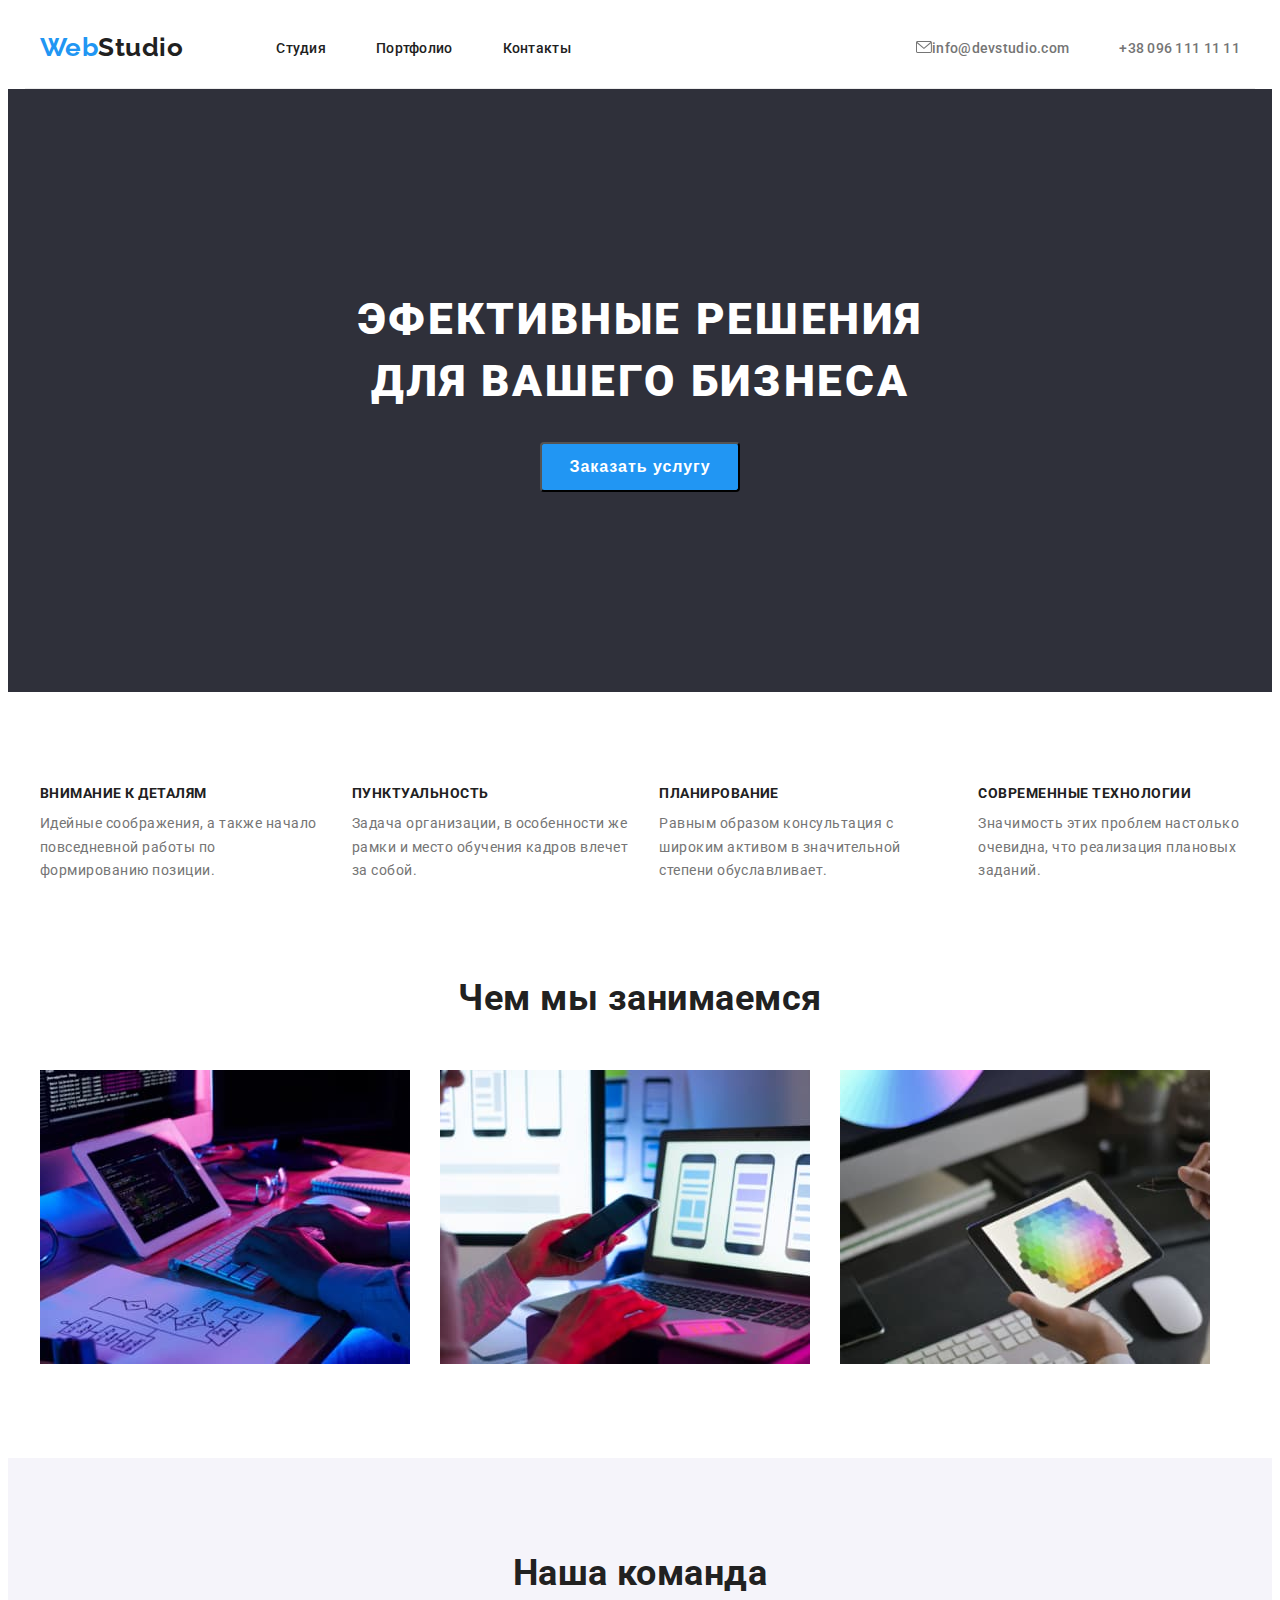
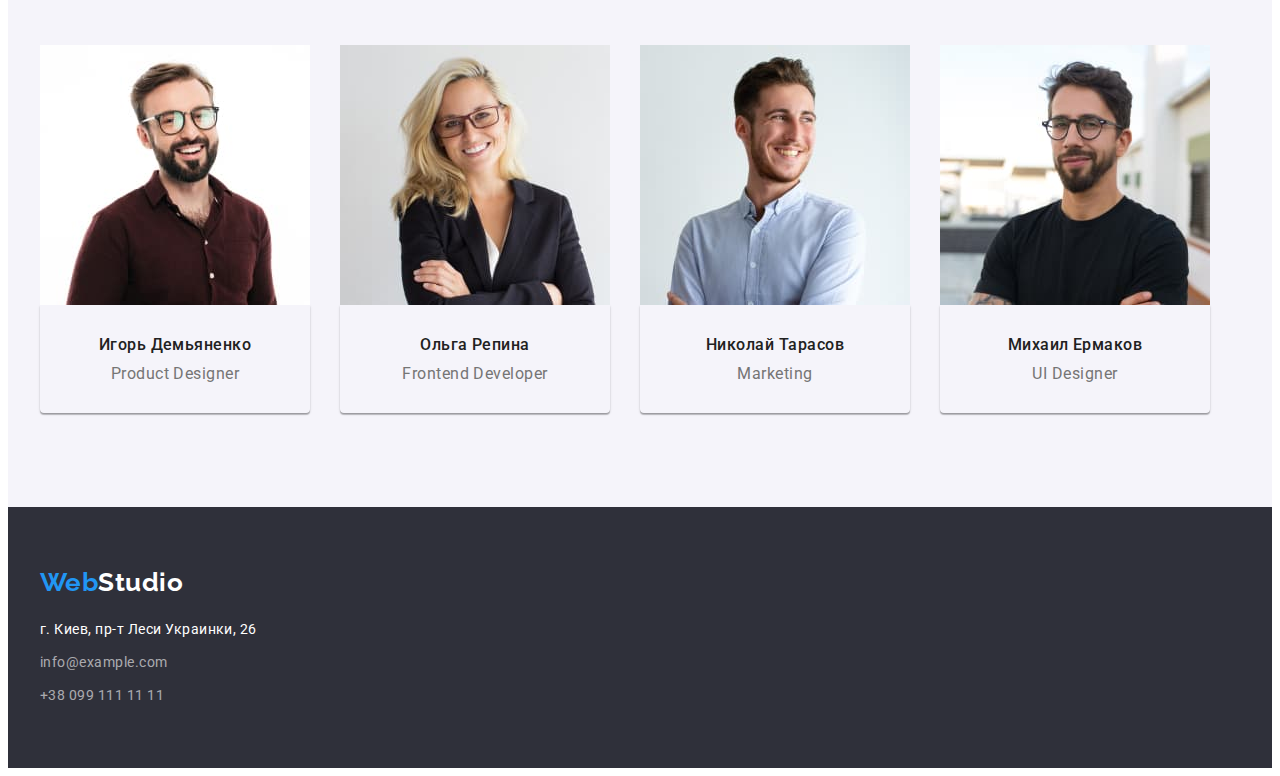
==== index.html @ 4dd1dd42 "Добавляет спрайты" ====
<!DOCTYPE html>
<html lang="ru">

<head>
    <meta charset="UTF-8">
    <meta http-equiv="X-UA-Compatible" content="IE=edge">
    <meta name="viewport" content="width=device-width, initial-scale=1.0">
    <title>WebStudio</title>
    <link
        href="https://fonts.googleapis.com/css2?family=Raleway:wght@700&family=Roboto:wght@400;500;700;900&display=swap"
        rel="stylesheet">
    <link rel="stylesheet" href="https://cdnjs.cloudflare.com/ajax/libs/modern-normalize/1.1.0/modern-normalize.min.css"
        integrity="sha512-wpPYUAdjBVSE4KJnH1VR1HeZfpl1ub8YT/NKx4PuQ5NmX2tKuGu6U/JRp5y+Y8XG2tV+wKQpNHVUX03MfMFn9Q=="
        crossorigin="anonymous" referrerpolicy="no-referrer" />
    <link rel="stylesheet" href="./css/styles.css" />


</head>

<body class="page">
    <!--шапка-->

    <header>
        <div class="container head">
            <nav class="navigation">
                <a href="./index.html" class="logo"><span class="logo-text">
                        Web</span>Studio
                </a>
                <ul class="site-nav">
                    <li class="nav-item"><a href="./index.html" class="nav-link">Студия</a></li>
                    <li class="nav-item"><a href="./portfolio.html" class="nav-link">Портфолио</a></li>
                    <li class="nav-item"><a href="" class="nav-link">Контакты</a></li>

                </ul>
                </nav>
                <ul class="contact">
                    <li class="item">
                        <a href="mailto:info@devstudio.com" class="contact-link">
                            <svg class="contact-icon">
                                <use href="./imeges/svg_sprite/symbol-defs.svg#icon-envelope">
                                </use>
                            </svg>info@devstudio.com</a>
                    </li>
                    <li class="item">
                        <a href="tel:+380961111111" class="contact-link">+38 096 111 11 11</a>
                    </li>
                </ul>
                </div>
    </header>
    <!--мейн-->
    <main>
        <!-- герой -->
        <section class="hero section">
            <div class="container">
                <h1 class="hero-title">Эфективные решения<br> для вашего бизнеса </h1>
                <button type="button" class="hero-button">Заказать услугу</button>
            </div>
        </section>
        <!--описание-->
        <section class="section description">
            <div class="container ">
                <ul class="description-list">
                    <li class="description-paragraph">
                        <h3 class="description-title">Внимание к деталям</h3>
                        <p class="description-item">Идейные соображения, а также начало повседневной работы по
                            формированию
                            позиции.</p>
                    </li>
                    <li class="description-paragraph">
                        <h3 class="description-title">Пунктуальность</h3>
                        <p class="description-item">Задача организации, в особенности же рамки и место обучения кадров
                            влечет за собой.</p>
                    </li>
                    <li class="description-paragraph">
                        <h3 class="description-title">Планирование</h3>
                        <p class="description-item">Равным образом консультация с широким активом в значительной степени
                            обуславливает.</p>
                    </li>
                    <li class="description-paragraph">
                        <h3 class="description-title">Современные технологии</h3>
                        <p class="description-item">Значимость этих проблем настолько очевидна, что реализация плановых
                            заданий.</p>
                    </li>
                </ul>
            </div>
        </section>
        <!--занятие-->
        <section class="section lessons">
            <div class="container">
                <h2 class="lessons-title">Чем мы занимаемся</h2>
                <ul class="lessons-list">
                    <li><img src="./imeges/index/box1.jpg" width="370" alt="версткой сайтов"></li>
                    <li><img src="./imeges/index/box2.jpg" width="370" alt="оптимизацией сайтов "></li>
                    <li><img src="./imeges/index/box3.jpg" width="370" alt="Веб-дизайн"></li>
                </ul>
            </div>
        </section>
        <!-- команда -->
        <section class="section team">
            <div class="container">


                <h2 class="team-title">Наша команда</h2>
                <ul class="team-list">
                    <li class="team-item"><img src="./imeges/index/photo_team1.jpg" width="270" alt="Игорь Демьяненко">
                        <div class="team-border">
                            <h3 class="team-name">Игорь Демьяненко</h3>
                            <p class="team-position">Product Designer</p>
                        </div>
                    </li>
                    <li class="team-item"><img src="./imeges/index/photo_team2.jpg" width="270" alt="Ольга Репина">
                        <div class="team-border">
                            <h3 class="team-name">Ольга Репина</h3>
                            <p class="team-position">Frontend Developer</p>
                        </div>
                    </li>
                    <li class="team-item"><img src="./imeges/index/Photo_team3.jpg" width="270" alt="Николай Тарасов">
                        <div class="team-border">
                            <h3 class="team-name">Николай Тарасов</h3>
                            <p class="team-position">Marketing</p>
                        </div>
                    </li>
                    <li class="team-item"><img src="./imeges/index/Photo_team4.jpg" width="270" alt="Михаил Ермаков">
                        <div class="team-border">
                            <h3 class="team-name">Михаил Ермаков</h3>
                            <p class="team-position">UI Designer</p>
                        </div>
                    </li>
                </ul>
            </div>
        </section>
    </main>
    <!-- футер -->
    <footer class="footer">
        <div class="container footer-container">
            <a href="./index.html" class="logo-footer"><span class="logo-text">
                    Web</span>Studio
            </a>
            <address>
                <ul class="address-list">
                    <li><a href="https://bit.ly/3pXMvUd" target="_blank" rel="noopener noreferrer" class="address">г.
                            Киев,
                            пр-т
                            Леси Украинки, 26</a>
                    </li>
                    <li>
                        <a href="mailto:info@example.com" class="contact-footer">info@example.com</a>
                    </li>
                    <li>
                        <a href="tel:+380991111111" class="contact-footer">+38 099 111 11 11</a>
                    </li>
                </ul>
            </address>
        </div>
    </footer>
</body>

</html>
---- css/styles.css ----
:root {
    --body-text-color: #212121;
    --primery-text-color: #757575;
    --main-background-color: #FFFFFF;
    --second-background-color: #F5F4FA;
    --dark-background-color: #2F303A;
    --akcent-text-color: #2196F3;
    --stylistic-color: rgba(255, 255, 255, 0.6);
    --interactive-bg-color: #188CE8;
    --border-line-color: #ECECEC;
    --shadow-box-color: rgba(0, 0, 0, 0.15);
    --border-color: #EEEEEE;
}

/* цвет основного текста черный #212121 */
/* цвет вторичного текста серый  #757575 */
/* цвет фона вторичный #F5F4FA */
/* белый цвет фона #FFFFFF */
/* цвет акцента синий #2196F3 */
/* основгой цвет фона #E5E5E5 */

/* страница */
.page {

    color: var(--main-background-color);
    color: var(--primery-text-color);
    font-family: roboto, sans-serif;
    letter-spacing: 0.03em;
}

/* контейнер */
.container {
    width: 1200px;
    margin-left: auto;
    margin-right: auto;
    padding-left: 15px;
    padding-right: 15px;
}

/* секции */
.section {
    margin-top: 94px;
    margin-bottom: 94px;
}

ul {
    padding-inline-start: 0;
}
img{
    display: block;
}

.head {
    border-bottom: 1px solid var(--border-line-color);
    display: flex;
    align-items: center;
}


/* лого */
.logo,
.logo:focus {
    color: var(--body-text-color);
    text-decoration-line: none;
    font-family: Raleway;
    font-weight: 700;
    font-size: 26px;
    line-height: 1.2;
}

.logo-text {
    color: var(--akcent-text-color);
    font-family: Raleway, sans-serif;
    font-weight: 700;
    font-size: 26px;
    line-height: 1.2;
}

.logo {
    display: inline-block;
    padding-top: 24px;
    padding-bottom: 25px;
    margin-right: 93px;
}

/* сайт навигация */
.site-nav {
    display: inline-flex;
    justify-content: space-evenly;
    list-style: none;
    margin: 0;

}

.navigation {
    display: flex;
    align-items: center;
}

.nav-link {
    display: block;
    padding-bottom: 32px;
    padding-top: 32px;

    color: var(--body-text-color);
    text-decoration: none;
    font-weight: 500;
    font-size: 14px;
    line-height: 1.15;
    letter-spacing: 0.02em;
}

.navigation .nav-item+.nav-item {
    margin-left: 50px;
}

.nav-link:hover,
.nav-link:focus {
    color: var(--akcent-text-color);
}

/* контакты */
.contact {
    display: flex;
    align-items: center;
    list-style: none;
    margin: 0;
    margin-left: auto;
    padding: 0;
}
.contact-icon{
    margin: 0;
    padding: 0;
    height: 12px;
    width: 16px;

    color: var(--primery-text-color);
}
.contact-icon:hover,
.contact-icon:focus{
    color: var(--akcent-text-color);
}

.contact-link {
    display: block;
    padding-bottom: 32px;
    padding-top: 32px;

    color: var(--primery-text-color);
    text-decoration: none;
    font-weight: 500;
    font-size: 14px;
    line-height: 1.15;
    letter-spacing: 0.02em;
}

.contact .item+.item {
    margin-left: 50px;
}

.contact-link:hover,
.contact-link:focus {
    color: var(--akcent-text-color);
}


/* герой */

.hero {
    background: var(--dark-background-color);
    margin: 0;
    text-align: center;
    padding-top: 200px;
    padding-bottom: 200px;

}

.hero-title {
    margin: 0;
    margin-bottom: 30px;


    color: var(--main-background-color);
    font-weight: 900;
    font-size: 44px;
    line-height: 1.4;
    text-align: center;
    letter-spacing: 0.06em;
    text-transform: uppercase;

}

.hero-button {
    border-radius: 4px;
    min-width: 200px;
    height: 50px;
    border-radius: 4px;
    min-width: 200px;
    height: 50px;
    padding: 10px 22px;

    background: var(--akcent-text-color);
    color: var(--main-background-color);
    cursor: pointer;
    font-weight: 700;
    font-size: 16px;
    letter-spacing: 0.06em;

}

.hero-button:hover,
.hero-button:focus {
    background: var(--interactive-bg-color);
}

/* описание */
.description{
    margin: 0;
    padding-top: 94px;
}
.description-list {
    display: flex;
    list-style: none;
    margin: 0px;
}

.description-title {
    margin:0;
    margin-bottom: 10px;

    color: var(--body-text-color);
    font-weight: 700;
    font-size: 14px;
    line-height: 1.1;
    text-transform: uppercase;

}

.description-item {
    margin: 0;

    font-size: 14px;
    line-height: 1.7;

}

.description-list .description-paragraph+.description-paragraph {
    margin-left: 30px;
}


/* занятие */
.lessons {
    margin: 0;
    padding-top: 94px;
    padding-bottom: 94px;
}

.lessons-title {
    text-align: center;
    margin: 0;
    margin-bottom: 50px;

    color: var(--body-text-color);
    font-weight: 700;
    font-size: 36px;
    line-height: 1.2;


}

.lessons-list {
    list-style: none;
    display: flex;
    margin: 0;
}

.lessons-list li {
    margin-right: 30px;
    width: calc((100% - 60px) / 3);
}

/* команда */
.team {
    background: var(--second-background-color);
    margin: 0;
    padding-top: 94px;
    padding-bottom: 94px;
}

.team-title {
    margin: 0;
    margin-bottom: 50px;
    

    color: var(--body-text-color);
    font-weight: 700;
    font-size: 36px;
    line-height: 1.19;
    text-align: center;

}

.team-list {
    list-style: none;
    margin: 0;
    display: flex;
    align-content: center;
}

.team-list .team-item+.team-item {
    margin-left: 30px;
}
.team-border{
    padding: 0;
    margin: 0;
    padding-top: 30px;
    padding-bottom: 30px;
    box-shadow: 0px 1px 3px rgba(0, 0, 0, 0.12), 0px 1px 1px rgba(0, 0, 0, 0.14), 0px 2px 1px rgba(0, 0, 0, 0.2);
    border-radius: 0px 0px 4px 4px;
    border-top: none;
}

.team-name {
    margin: 0;
    
    margin-bottom: 10px;
    text-align: center;

    color: var(--body-text-color);
    font-style: normal;
    font-weight: 500;
    font-size: 16px;
    line-height: 1.19;
    letter-spacing: 0.03em;

}

.team-position {
    margin: 0;
    
    text-align: center;

    color: var(--primery-text-color);
    font-weight: 400;
    font-size: 16px;
    line-height: 1.19;

}


/* футер */
.footer {
    padding-top: 60px;
    padding-bottom: 60px;

    background: var(--dark-background-color);   
}

.logo-footer {
    display: inline-block;

    text-decoration-line: none;
    color: var(--main-background-color);
    font-family: Raleway;
    font-style: normal;
    font-weight: 700;
    font-size: 26px;
    line-height: 1.2;

}

.address-list {
    margin: 0px;

    list-style: none;

}

.address {
    margin-top: 20px;
    display: inline-block;

    text-decoration-line: none;
    color: var(--main-background-color);
    font-family: 'Roboto';
    font-style: normal;
    font-size: 14px;
    line-height: 1.71;
}

.address:hover,
.address:focus {
    color: var(--akcent-text-color);
}

.contact-footer {
    display: inline-block;
    margin-top: 9px;

    text-decoration-line: none;
    font-family: 'Roboto';
    font-style: normal;
    font-weight: 400;
    color: var(--stylistic-color);
    font-size: 14px;
    line-height: 1.71;

}

.contact-footer:hover,
.contact-footer:focus {
    color: var(--akcent-text-color);

}

/* портфолио */
.title-link {
    margin: 0;
    margin: -1px;
    padding: 0;
    white-space: nowrap;

    position: absolute;
    width: 1px;
    height: 1px;
    overflow: hidden;
    border: 0;

    clip: rect(0 0 0 0);
    clip-path: inset(50%);
}
.button-list {
    display: flex;
    justify-content: center;
    margin: 0;
    padding-top: 0;
    margin-bottom: 50px;

    list-style: none;

}

.button-item {
    text-align: center;
    padding: 8px 22px;


    background: var(--second-background-color);
    color: var(--body-text-color);
    cursor: pointer;
    border: none;
    font-family: 'Roboto';
    font-style: normal;
    font-weight: 500;
    font-size: 16px;
    line-height: 1.6;
    border-radius: 4px;
}

.button-list .button-paragraph+.button-paragraph {
    margin-left: 8px;
}

.button-item:hover,
.button-item:focus {
    background: var(--akcent-text-color);
    color: var(--main-background-color);
    box-shadow: 0px 3px 1px rgba(0, 0, 0, 0.1), 0px 1px 2px rgba(0, 0, 0, 0.08), 0px 2px 2px rgba(0, 0, 0, 0.12);
}

/* галерея */
.galery{
    margin: 0;
    padding-top: 94px;
    padding-bottom: 94px;
}
.galery-list {
    display: flex;
    flex-wrap: wrap;
    margin: 0;

    list-style: none;
}
.galery-border {
    margin: 0;
    padding-left: 24px;
    padding-top: 20px;
    padding-bottom: 20px;

    border: 1px solid var(--border-color);
}

.galery-paragraph {
    width: calc((100% - 60px) / 3);
    margin: 0;
    margin-right: 30px;
}
.galery-paragraph:nth-last-child( n+4 ){
    margin-bottom: 30px;
}


.galery-list :nth-child(3n) {
    margin-right: 0;

}

.galery-list p {
    margin: 0;
    margin-top: 4px;
     line-height: 1.81;
}

.galery-link {
    display: inline-block;
    margin: 0;

    text-decoration-line: none;
    color: var(--primery-text-color);
    
}

.galery-title {
    margin: 0;

    text-decoration-line: none;
    color: var(--body-text-color);
    font-weight: 700;
    font-size: 18px;
    line-height: 2;
    letter-spacing: 0.06em;
}
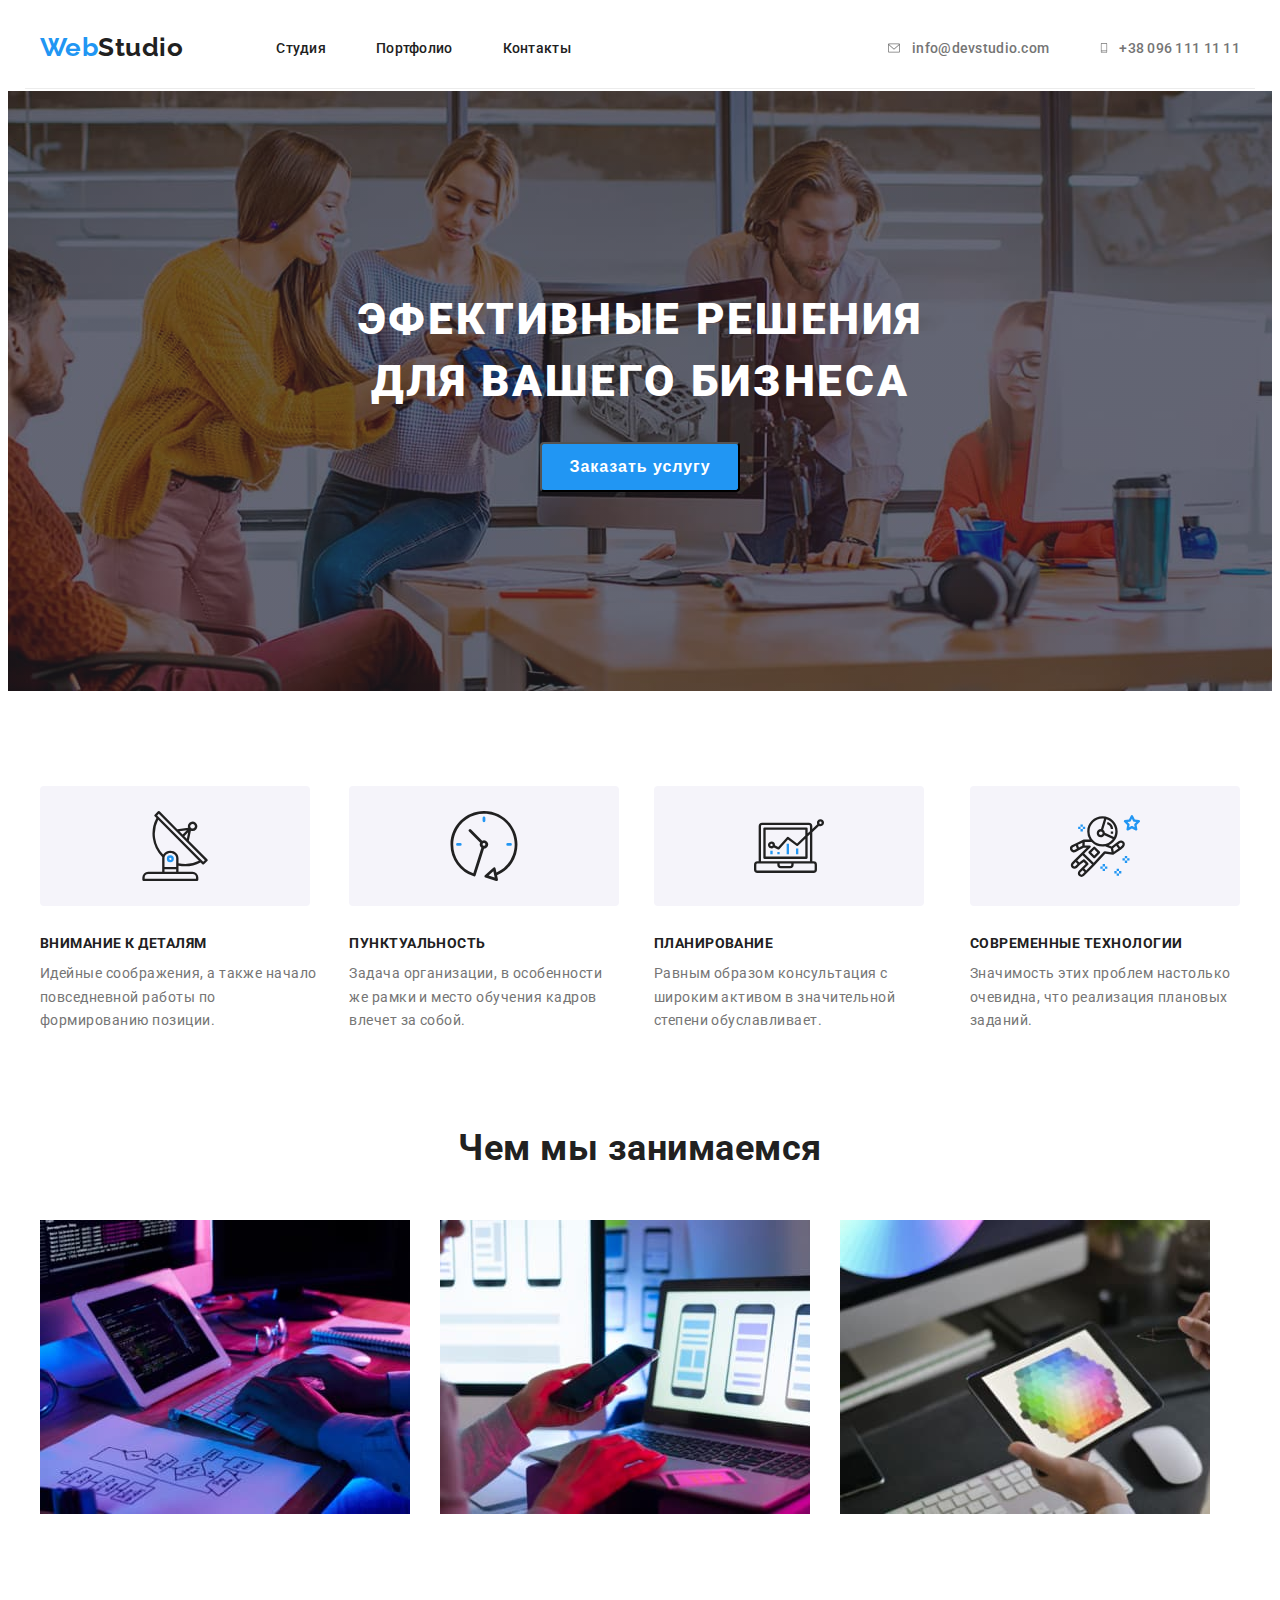
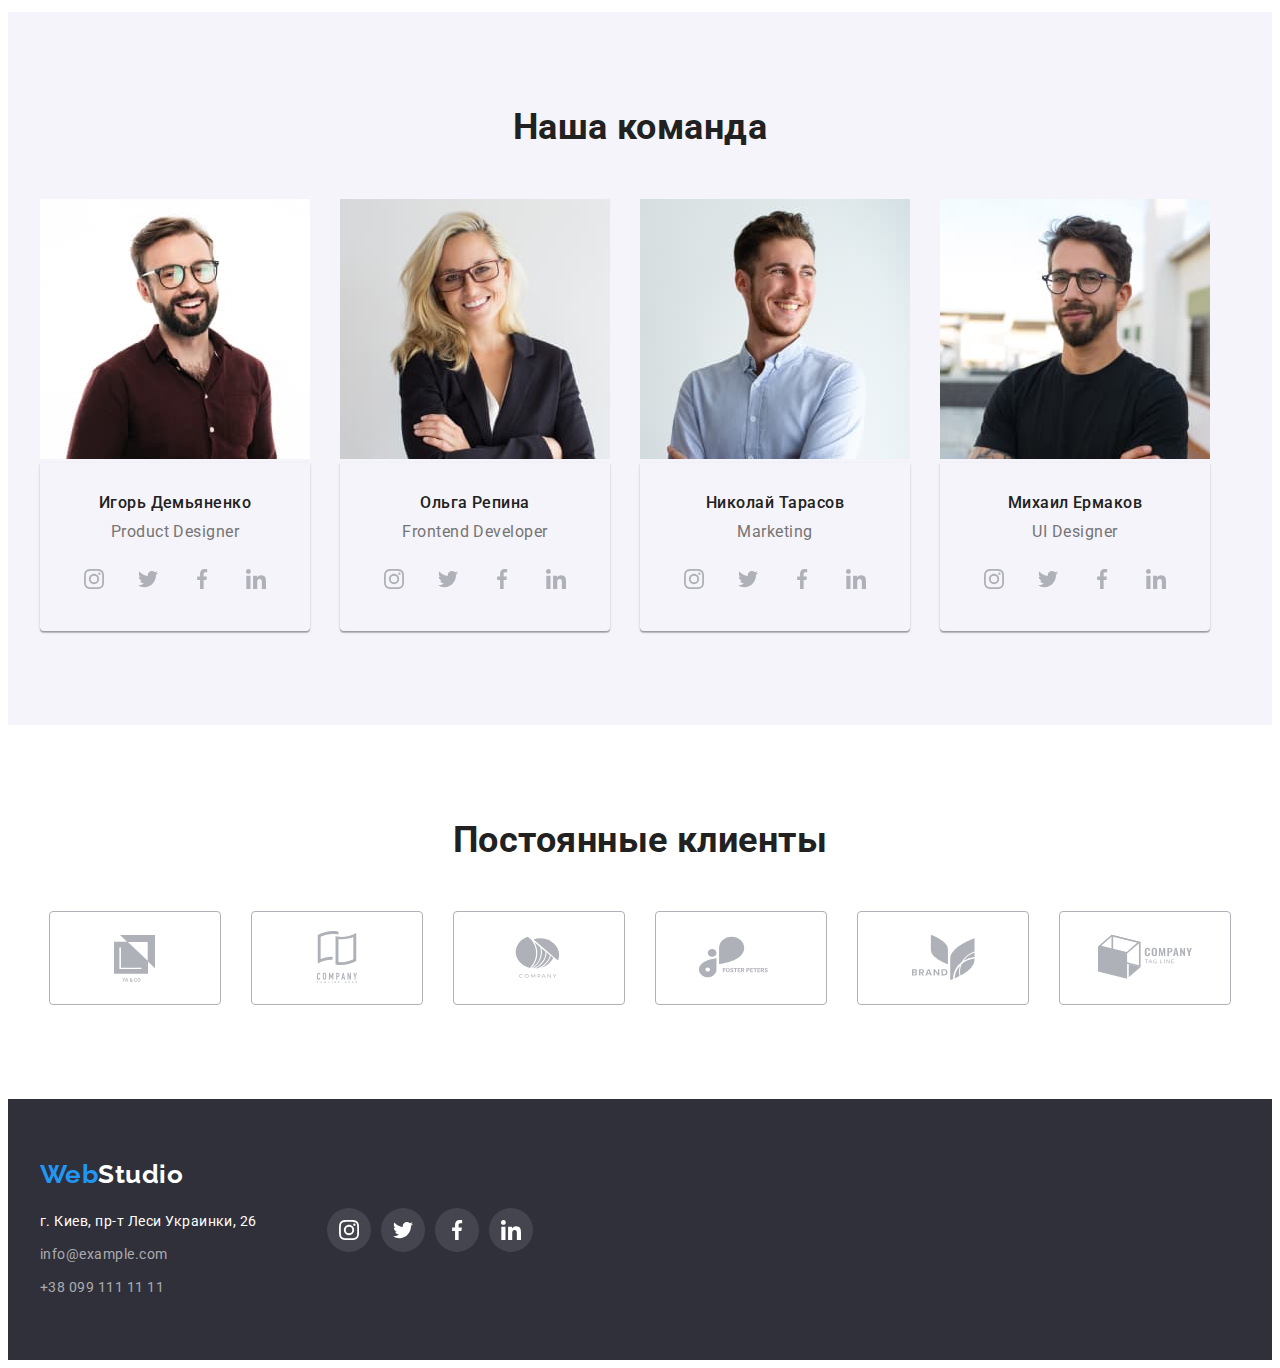
==== commit 9687e0e6: "Добавляет иконки и ссылки" ====
--- a/index.html
+++ b/index.html
@@ -36,13 +36,16 @@
                 <ul class="contact">
                     <li class="item">
                         <a href="mailto:info@devstudio.com" class="contact-link">
-                            <svg class="contact-icon">
+                            <svg class="contact-icon" height="12" width="16">
                                 <use href="./imeges/svg_sprite/symbol-defs.svg#icon-envelope">
                                 </use>
                             </svg>info@devstudio.com</a>
                     </li>
                     <li class="item">
-                        <a href="tel:+380961111111" class="contact-link">+38 096 111 11 11</a>
+                        <a href="tel:+380961111111" class="contact-link"> <svg class="contact-icon" width="10" height="16">
+                            <use href="./imeges/svg_sprite/symbol-defs.svg#icon-smartphone">
+                            </use>
+                        </svg>+38 096 111 11 11</a>
                     </li>
                 </ul>
                 </div>
@@ -51,32 +54,59 @@
     <main>
         <!-- герой -->
         <section class="hero section">
+            <div class="hero-bg">
             <div class="container">
                 <h1 class="hero-title">Эфективные решения<br> для вашего бизнеса </h1>
                 <button type="button" class="hero-button">Заказать услугу</button>
             </div>
+        </div>
         </section>
+        
         <!--описание-->
         <section class="section description">
             <div class="container ">
                 <ul class="description-list">
                     <li class="description-paragraph">
+                        <div class="description-block">
+                        <svg class="description-icon">
+                            <use href="./imeges/svg_sprite/symbol-defs.svg#icon-antenna">
+                            </use>
+                        </svg>
+                    </div>
                         <h3 class="description-title">Внимание к деталям</h3>
                         <p class="description-item">Идейные соображения, а также начало повседневной работы по
                             формированию
                             позиции.</p>
                     </li>
                     <li class="description-paragraph">
+                        <div class="description-block">
+                         <svg class="description-icon">
+                            <use href="./imeges/svg_sprite/symbol-defs.svg#icon-clock">
+                            </use>
+                        </svg>
+                    </div>
                         <h3 class="description-title">Пунктуальность</h3>
                         <p class="description-item">Задача организации, в особенности же рамки и место обучения кадров
                             влечет за собой.</p>
                     </li>
                     <li class="description-paragraph">
+                        <div class="description-block">
+                         <svg class="description-icon">
+                            <use href="./imeges/svg_sprite/symbol-defs.svg#icon-diagram">
+                            </use>
+                        </svg>
+                    </div>
                         <h3 class="description-title">Планирование</h3>
                         <p class="description-item">Равным образом консультация с широким активом в значительной степени
                             обуславливает.</p>
                     </li>
                     <li class="description-paragraph">
+                        <div class="description-block">
+                         <svg class="description-icon">
+                            <use href="./imeges/svg_sprite/symbol-defs.svg#icon-astronaut">
+                            </use>
+                        </svg>
+                    </div>
                         <h3 class="description-title">Современные технологии</h3>
                         <p class="description-item">Значимость этих проблем настолько очевидна, что реализация плановых
                             заданий.</p>
@@ -98,60 +128,198 @@
         <!-- команда -->
         <section class="section team">
             <div class="container">
-
-
                 <h2 class="team-title">Наша команда</h2>
                 <ul class="team-list">
                     <li class="team-item"><img src="./imeges/index/photo_team1.jpg" width="270" alt="Игорь Демьяненко">
                         <div class="team-border">
                             <h3 class="team-name">Игорь Демьяненко</h3>
                             <p class="team-position">Product Designer</p>
+                            <ul class="team-social-list">
+                                <li class="team-social-item"><a href="" class="team-social-link"><svg class="team-icon" width="20" height="20">
+                                    <use href="./imeges/svg_sprite/symbol-defs.svg#icon-instagram">
+                                 </use>
+                                </svg>
+                                </a>
+                            </li>
+                            <li class="team-social-item"><a href="" class="team-social-link"><svg class="team-icon" width="20" height="20">
+                                <use href="./imeges/svg_sprite/symbol-defs.svg#icon-twitter">
+                             </use>
+                            </svg>
+                            </a>
+                        </li>
+                        <li class="team-social-item"><a href="" class="team-social-link"><svg class="team-icon" width="20" height="20">
+                            <use href="./imeges/svg_sprite/symbol-defs.svg#icon-facebook">
+                         </use>
+                        </svg>
+                        </a>
+                    </li>
+                    <li class="team-social-item"><a href="" class="team-social-link"><svg class="team-icon" width="20" height="20">
+                        <use href="./imeges/svg_sprite/symbol-defs.svg#icon-linkedin">
+                     </use>
+                    </svg>
+                    </a>
+                </li>
+                    </ul>
                         </div>
                     </li>
                     <li class="team-item"><img src="./imeges/index/photo_team2.jpg" width="270" alt="Ольга Репина">
                         <div class="team-border">
                             <h3 class="team-name">Ольга Репина</h3>
-                            <p class="team-position">Frontend Developer</p>
+                            <p class="team-position">Frontend Developer</p><ul class="team-social-list">
+                                <li class="team-social-item"><a href="" class="team-social-link"><svg class="team-icon" width="20" height="20">
+                                    <use href="./imeges/svg_sprite/symbol-defs.svg#icon-instagram">
+                                 </use>
+                                </svg>
+                                </a>
+                            </li>
+                            <li class="team-social-item"><a href="" class="team-social-link"><svg class="team-icon" width="20" height="20">
+                                <use href="./imeges/svg_sprite/symbol-defs.svg#icon-twitter">
+                             </use>
+                            </svg>
+                            </a>
+                        </li>
+                        <li class="team-social-item"><a href="" class="team-social-link"><svg class="team-icon" width="20" height="20">
+                            <use href="./imeges/svg_sprite/symbol-defs.svg#icon-facebook">
+                         </use>
+                        </svg>
+                        </a>
+                    </li>
+                    <li class="team-social-item"><a href="" class="team-social-link"><svg class="team-icon" width="20" height="20">
+                        <use href="./imeges/svg_sprite/symbol-defs.svg#icon-linkedin">
+                     </use>
+                    </svg>
+                    </a>
+                </li>
+                    </ul>
                         </div>
                     </li>
                     <li class="team-item"><img src="./imeges/index/Photo_team3.jpg" width="270" alt="Николай Тарасов">
                         <div class="team-border">
                             <h3 class="team-name">Николай Тарасов</h3>
-                            <p class="team-position">Marketing</p>
+                            <p class="team-position">Marketing</p><ul class="team-social-list">
+                                <li class="team-social-item"><a href="" class="team-social-link"><svg class="team-icon" width="20" height="20">
+                                    <use href="./imeges/svg_sprite/symbol-defs.svg#icon-instagram">
+                                 </use>
+                                </svg>
+                                </a>
+                            </li>
+                            <li class="team-social-item"><a href="" class="team-social-link"><svg class="team-icon" width="20" height="20">
+                                <use href="./imeges/svg_sprite/symbol-defs.svg#icon-twitter">
+                             </use>
+                            </svg>
+                            </a>
+                        </li>
+                        <li class="team-social-item"><a href="" class="team-social-link"><svg class="team-icon" width="20" height="20">
+                            <use href="./imeges/svg_sprite/symbol-defs.svg#icon-facebook">
+                         </use>
+                        </svg>
+                        </a>
+                    </li>
+                    <li class="team-social-item"><a href="" class="team-social-link"><svg class="team-icon" width="20" height="20">
+                        <use href="./imeges/svg_sprite/symbol-defs.svg#icon-linkedin">
+                     </use>
+                    </svg>
+                    </a>
+                </li>
+                    </ul>
                         </div>
                     </li>
                     <li class="team-item"><img src="./imeges/index/Photo_team4.jpg" width="270" alt="Михаил Ермаков">
                         <div class="team-border">
                             <h3 class="team-name">Михаил Ермаков</h3>
-                            <p class="team-position">UI Designer</p>
+                            <p class="team-position">UI Designer</p><ul class="team-social-list">
+                                <li class="team-social-item"><a href="" class="team-social-link"><svg class="team-icon" width="20" height="20">
+                                    <use href="./imeges/svg_sprite/symbol-defs.svg#icon-instagram">
+                                 </use>
+                                </svg>
+                                </a>
+                            </li>
+                            <li class="team-social-item"><a href="" class="team-social-link"><svg class="team-icon" width="20" height="20">
+                                <use href="./imeges/svg_sprite/symbol-defs.svg#icon-twitter">
+                             </use>
+                            </svg>
+                            </a>
+                        </li>
+                        <li class="team-social-item"><a href="" class="team-social-link"><svg class="team-icon" width="20" height="20">
+                            <use href="./imeges/svg_sprite/symbol-defs.svg#icon-facebook">
+                         </use>
+                        </svg>
+                        </a>
+                    </li>
+                    <li class="team-social-item"><a href="" class="team-social-link"><svg class="team-icon" width="20" height="20">
+                        <use href="./imeges/svg_sprite/symbol-defs.svg#icon-linkedin">
+                     </use>
+                    </svg>
+                    </a>
+                </li>
+                    </ul>
                         </div>
                     </li>
                 </ul>
             </div>
         </section>
     </main>
+    <!-- Клиенты -->
+    <section class="section client">
+        <div class="container">
+        <h2 class="client-title">Постоянные клиенты</h2>
+        <ul class="client-list">
+        <li class="client-item"><a href="" class="client-link"><svg width="106" heiht="60" class="client-icon"><use href="./imeges/svg_sprite/symbol-defs.svg#icon-client1"></use></svg></a></li>
+        <li class="client-item"><a href="" class="client-link"><svg width="106" heiht="60" class="client-icon"><use href="./imeges/svg_sprite/symbol-defs.svg#icon-client2"></use></svg></a></li>
+        <li class="client-item"><a href="" class="client-link"><svg width="106" heiht="60" class="client-icon"><use href="./imeges/svg_sprite/symbol-defs.svg#icon-client3"></use></svg></a></li>
+        <li class="client-item"><a href="" class="client-link"><svg width="106" heiht="60" class="client-icon"><use href="./imeges/svg_sprite/symbol-defs.svg#icon-client4"></use></svg></a></li>
+        <li class="client-item"><a href="" class="client-link"><svg width="106" heiht="60" class="client-icon"><use href="./imeges/svg_sprite/symbol-defs.svg#icon-client5"></use></svg></a></li>
+        <li class="client-item"><a href="" class="client-link"><svg width="106" heiht="60" class="client-icon"><use href="./imeges/svg_sprite/symbol-defs.svg#icon-client6"></use></svg></a></li>
+        </ul>
+    </div>
+    </section>
     <!-- футер -->
     <footer class="footer">
         <div class="container footer-container">
+            <div>
             <a href="./index.html" class="logo-footer"><span class="logo-text">
                     Web</span>Studio
             </a>
             <address>
                 <ul class="address-list">
-                    <li><a href="https://bit.ly/3pXMvUd" target="_blank" rel="noopener noreferrer" class="address">г.
+                    <li class="contact-item"><a href="https://bit.ly/3pXMvUd" target="_blank" rel="noopener noreferrer" class="address">г.
                             Киев,
                             пр-т
                             Леси Украинки, 26</a>
                     </li>
-                    <li>
+                    <li class="contact-item">
                         <a href="mailto:info@example.com" class="contact-footer">info@example.com</a>
                     </li>
-                    <li>
+                    <li class="contact-item">
                         <a href="tel:+380991111111" class="contact-footer">+38 099 111 11 11</a>
                     </li>
                 </ul>
-            </address>
-        </div>
+                </address>
+            </div>
+                <div class="social-footer">
+                    <a href="" class="footer-social-link"><svg class="icon-footer" width="20" height="20">
+                    <use href="./imeges/svg_sprite/symbol-defs.svg#icon-instagram">
+                 </use>
+                </svg>
+                </a>
+            <a href="" class="footer-social-link"><svg class="icon-footer" width="20" height="20">
+                <use href="./imeges/svg_sprite/symbol-defs.svg#icon-twitter">
+             </use>
+            </svg>
+            </a>
+        
+        <a href="" class="footer-social-link"><svg class="icon-footer" width="20" height="20">
+            <use href="./imeges/svg_sprite/symbol-defs.svg#icon-facebook">
+         </use>
+        </svg>
+        </a>
+   <a href="" class="footer-social-link"><svg class="icon-footer" width="20" height="20">
+        <use href="./imeges/svg_sprite/symbol-defs.svg#icon-linkedin">
+     </use>
+    </svg>
+    </a>
+    </div>
+    </div>
     </footer>
 </body>
 
--- a/css/styles.css
+++ b/css/styles.css
@@ -10,6 +10,7 @@
     --border-line-color: #ECECEC;
     --shadow-box-color: rgba(0, 0, 0, 0.15);
     --border-color: #EEEEEE;
+    --statick-social-color:#AFB1B8;
 }
 
 /* цвет основного текста черный #212121 */
@@ -47,13 +48,15 @@
     padding-inline-start: 0;
 }
 img{
-    display: block;
+    display:inline-block;
 }
 
 .head {
     border-bottom: 1px solid var(--border-line-color);
     display: flex;
     align-items: center;
+    padding-top: 24px;
+    padding-bottom: 25px;
 }
 
 
@@ -78,8 +81,6 @@
 
 .logo {
     display: inline-block;
-    padding-top: 24px;
-    padding-bottom: 25px;
     margin-right: 93px;
 }
 
@@ -99,9 +100,7 @@
 
 .nav-link {
     display: block;
-    padding-bottom: 32px;
-    padding-top: 32px;
-
+   
     color: var(--body-text-color);
     text-decoration: none;
     font-weight: 500;
@@ -131,22 +130,14 @@
 .contact-icon{
     margin: 0;
     padding: 0;
-    height: 12px;
-    width: 16px;
+    margin-right:10px; 
+}
+.contact-link {
+    display:flex; 
+    align-items: center;
 
     color: var(--primery-text-color);
-}
-.contact-icon:hover,
-.contact-icon:focus{
-    color: var(--akcent-text-color);
-}
-
-.contact-link {
-    display: block;
-    padding-bottom: 32px;
-    padding-top: 32px;
-
-    color: var(--primery-text-color);
+    fill: var(--primery-text-color);
     text-decoration: none;
     font-weight: 500;
     font-size: 14px;
@@ -161,20 +152,28 @@
 .contact-link:hover,
 .contact-link:focus {
     color: var(--akcent-text-color);
+    fill:var(--akcent-text-color);
+    
 }
 
 
 /* герой */
 
 .hero {
-    background: var(--dark-background-color);
-    margin: 0;
     text-align: center;
+    margin: 0;
     padding-top: 200px;
     padding-bottom: 200px;
-
-}
-
+    max-width: 1600px;
+    margin-left: auto;
+    margin-right: auto;
+
+    background: var(--dark-background-color);
+    background: linear-gradient(rgba(47, 48, 58, 0.4),rgba(47, 48, 58, 0.4)),url(../imeges/index/bg-image.jpg);
+   background-size: 1600px 600px;
+   background-repeat: no-repeat;
+   background-position: 50% 50%;
+}
 .hero-title {
     margin: 0;
     margin-bottom: 30px;
@@ -223,6 +222,25 @@
     list-style: none;
     margin: 0px;
 }
+.description-block {
+    display: flex;
+    margin: 0;
+    padding: 0;
+    margin-bottom: 30px;
+    width: 270px;
+    height: 120px;
+    justify-content: center;
+    align-items: center;
+
+    background: var(--second-background-color);
+    border-radius: 4px;
+}
+.description-icon{
+    margin: 0;
+    padding: 0;
+    height: 70px;
+    width: 70px; 
+}
 
 .description-title {
     margin:0;
@@ -323,7 +341,6 @@
 
 .team-name {
     margin: 0;
-    
     margin-bottom: 10px;
     text-align: center;
 
@@ -338,17 +355,90 @@
 
 .team-position {
     margin: 0;
-    
     text-align: center;
 
     color: var(--primery-text-color);
     font-weight: 400;
     font-size: 16px;
     line-height: 1.19;
-
-}
-
-
+}
+.team-social-list{
+    display: flex;
+    justify-content: center;
+    margin: 0;
+    padding: 0;
+    list-style:none;
+    margin-top: 16px;
+}
+.team-social-item:not(:last-child){
+    margin-right: 10px;
+}
+.team-social-link{
+    display: flex;
+    justify-content: center;
+    align-items: center;
+    padding: 0;
+    margin: 0;
+    width: 44px;
+    height: 44px; 
+    border-radius: 50%;
+    fill: var(--statick-social-color);
+}
+.team-social-link:hover,
+.team-social-link:focus{
+    fill:var(--main-background-color);
+    background-color: var(--akcent-text-color); 
+}
+/* Клиенты */
+.client{
+    margin: 0;
+    padding: 0;
+    padding-top: 94px;
+    padding-bottom: 94px;
+}
+.client-list{
+    display: flex;
+    justify-content: center;
+   
+    margin: 0;
+    padding: 0;
+
+    list-style: none;  
+}
+
+.client-title{
+    margin: 0;
+    padding: 0;
+    margin-bottom: 50px;
+
+font-style: normal;
+font-weight: 700;
+font-size: 36px;
+line-height: 42px;
+text-align: center;
+
+color: var(--body-text-color);
+}
+.client-item:not(:last-child){
+    margin-right: 30px;
+}
+.client-link{
+    display: flex;
+    justify-content: center;
+    align-items: center;
+
+    width: 170px;
+    height: 92px;
+    
+    border: 1px solid var(--statick-social-color);
+    border-radius: 4px;
+    fill: var(--statick-social-color);   
+}
+.client-link:hover,
+.client-link:focus{
+    fill: var(--akcent-text-color);
+    border: 1px solid var(--akcent-text-color);
+}
 /* футер */
 .footer {
     padding-top: 60px;
@@ -356,6 +446,9 @@
 
     background: var(--dark-background-color);   
 }
+.footer-container{
+    display: flex;
+}
 
 .logo-footer {
     display: inline-block;
@@ -372,9 +465,10 @@
 
 .address-list {
     margin: 0px;
-
-    list-style: none;
-
+    list-style: none;
+}
+.contact-item{
+    display: flex;
 }
 
 .address {
@@ -412,6 +506,34 @@
 .contact-footer:focus {
     color: var(--akcent-text-color);
 
+}
+
+.social-footer{
+    display: flex;
+    align-items: center; 
+    margin: 0;
+    padding: 0;
+    margin-left: 70px;
+}
+.footer-social-link{
+    display: flex;
+    justify-content: center;
+    align-items: center;
+
+    fill: var(--main-background-color);
+    background-color: rgba(255, 255, 255, 0.1);
+    color: var(--main-background-color);
+    height: 44px;
+    width: 44px;
+    border-radius: 50%;
+
+}
+.footer-social-link:hover,
+.footer-social-link:focus{
+    background-color:var(--akcent-text-color);
+}
+.footer-social-link:not(:last-child){
+    margin-right: 10px;
 }
 
 /* портфолио */
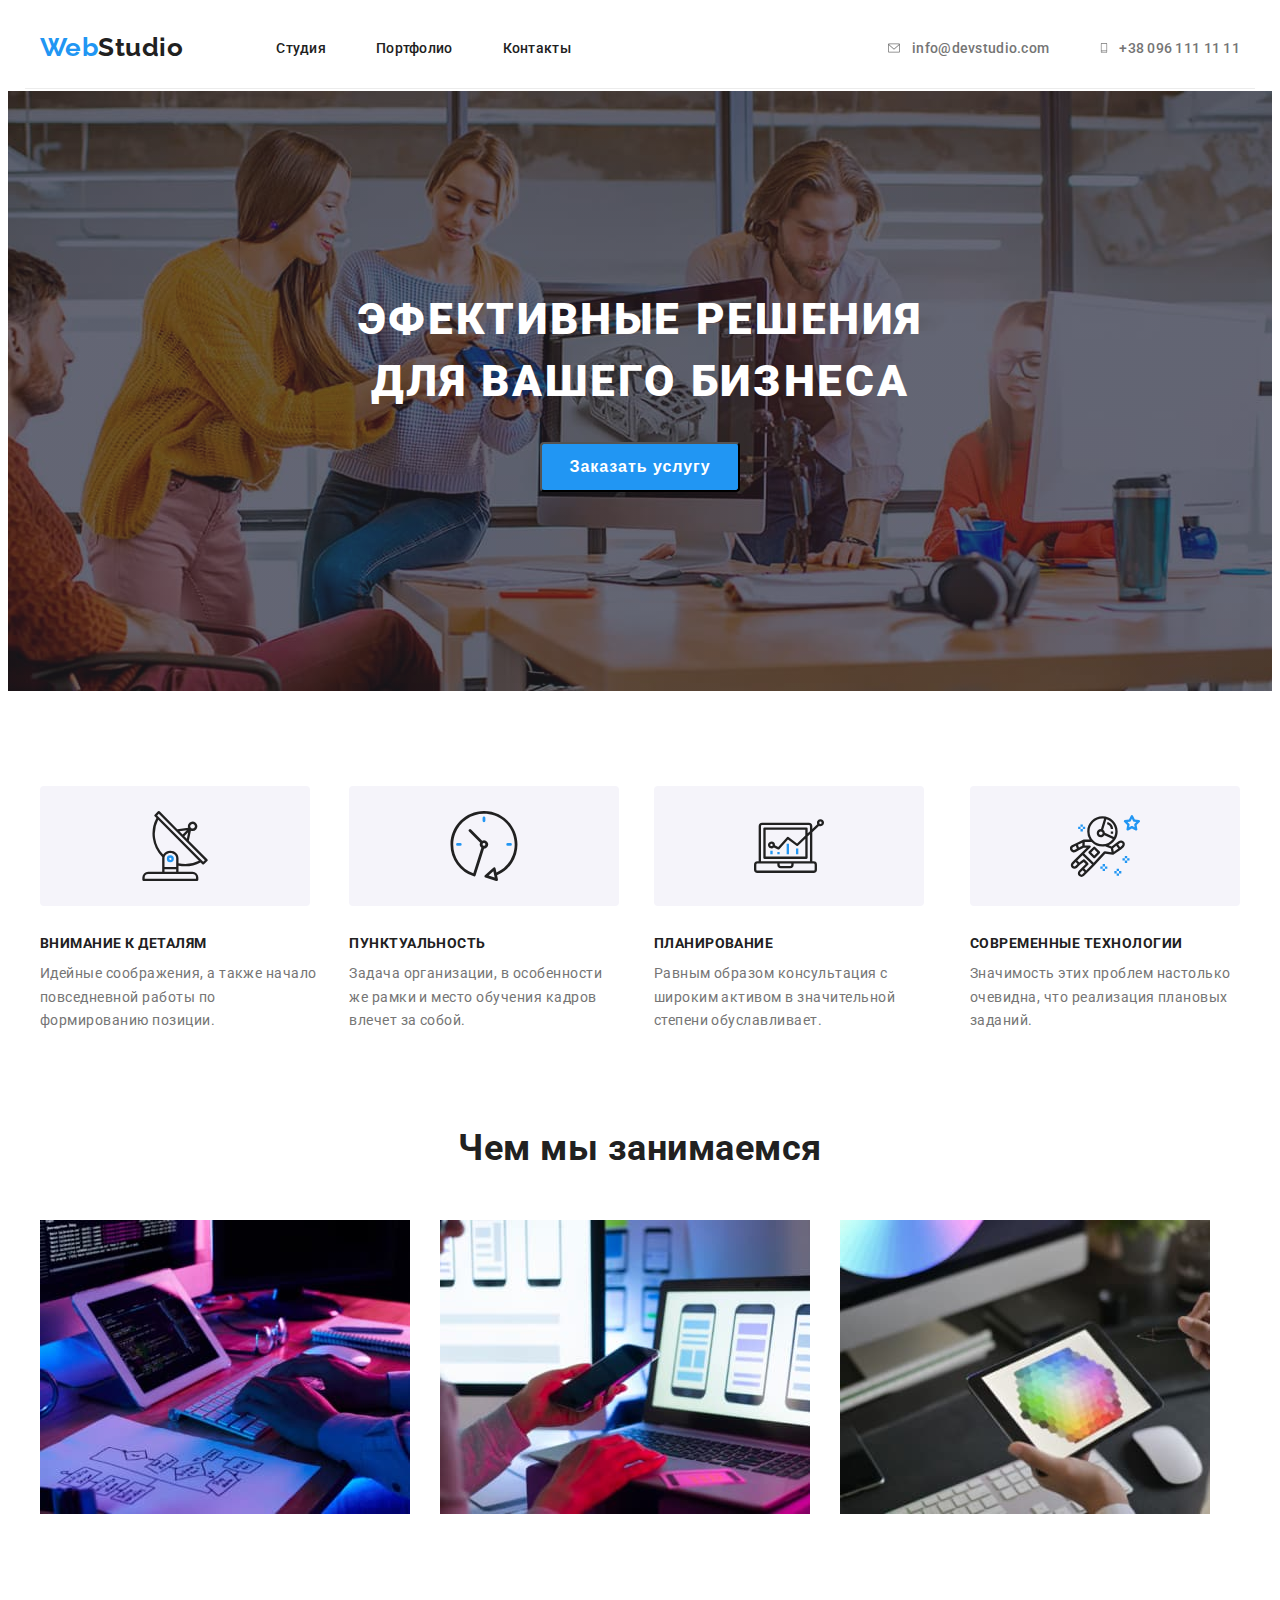
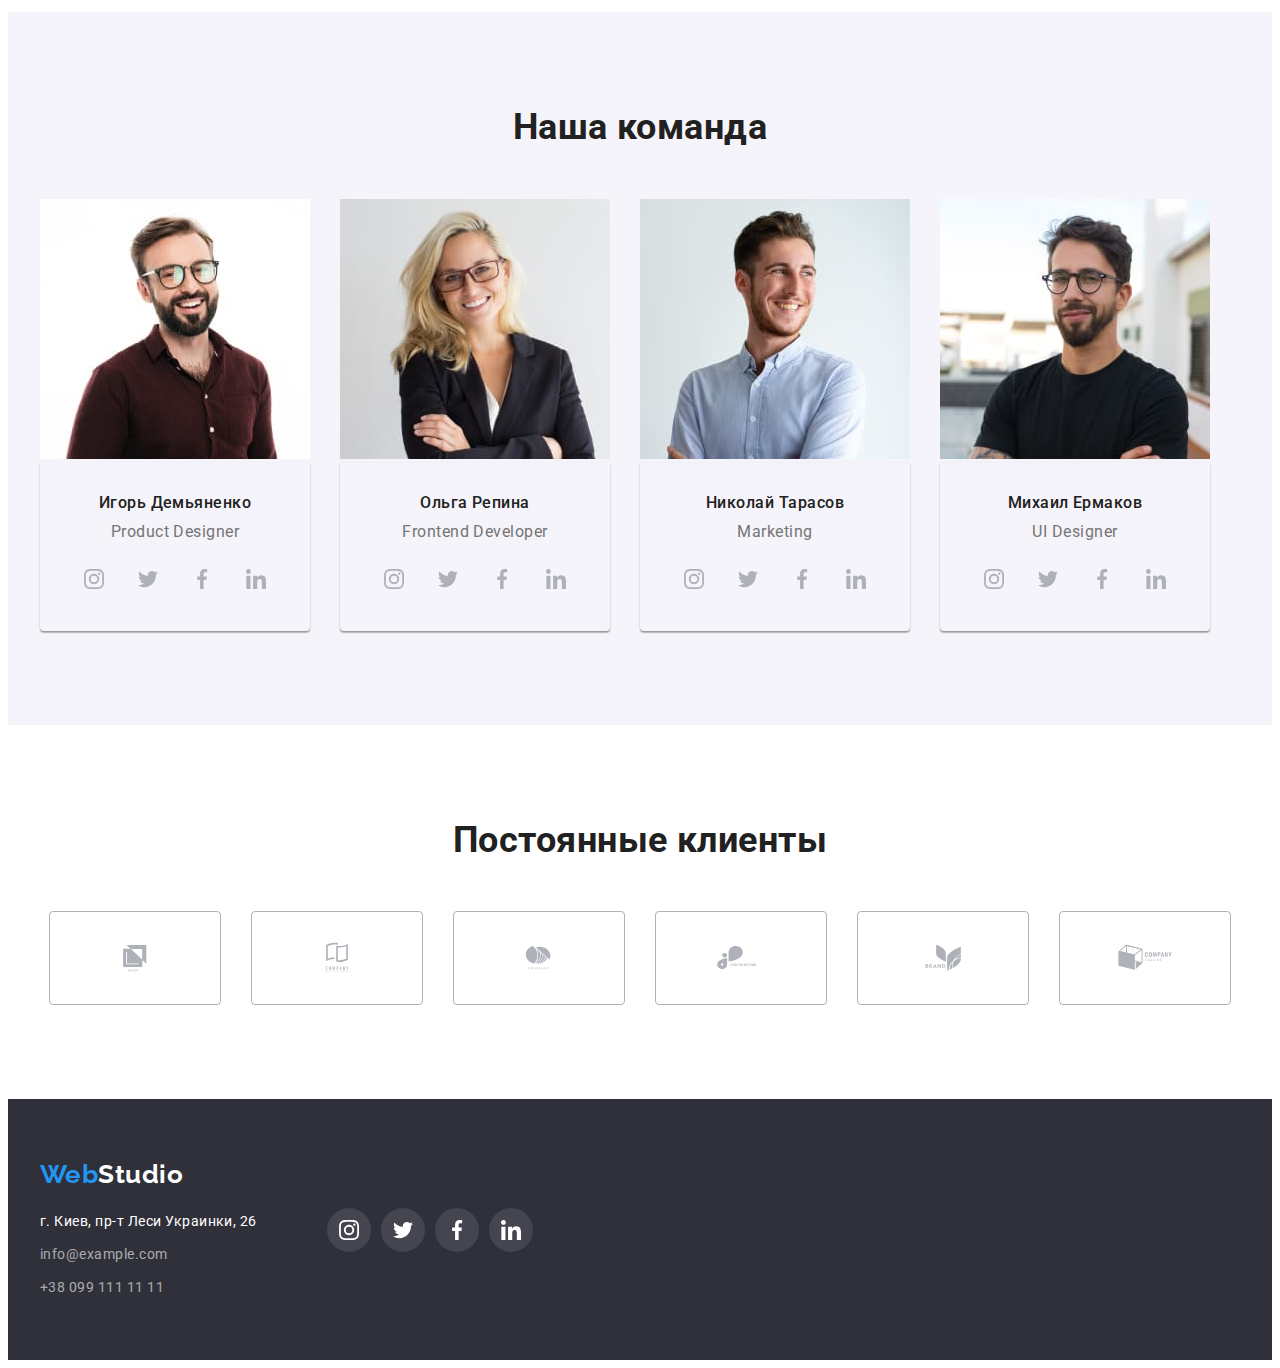
==== commit b0498277: "Исправляет ошибки" ====
--- a/index.html
+++ b/index.html
@@ -32,47 +32,47 @@
                     <li class="nav-item"><a href="" class="nav-link">Контакты</a></li>
 
                 </ul>
-                </nav>
-                <ul class="contact">
-                    <li class="item">
-                        <a href="mailto:info@devstudio.com" class="contact-link">
-                            <svg class="contact-icon" height="12" width="16">
-                                <use href="./imeges/svg_sprite/symbol-defs.svg#icon-envelope">
-                                </use>
-                            </svg>info@devstudio.com</a>
-                    </li>
-                    <li class="item">
-                        <a href="tel:+380961111111" class="contact-link"> <svg class="contact-icon" width="10" height="16">
+            </nav>
+            <ul class="contact">
+                <li class="item">
+                    <a href="mailto:info@devstudio.com" class="contact-link">
+                        <svg class="contact-icon" height="12" width="16">
+                            <use href="./imeges/svg_sprite/symbol-defs.svg#icon-envelope">
+                            </use>
+                        </svg>info@devstudio.com</a>
+                </li>
+                <li class="item">
+                    <a href="tel:+380961111111" class="contact-link"> <svg class="contact-icon" width="10" height="16">
                             <use href="./imeges/svg_sprite/symbol-defs.svg#icon-smartphone">
                             </use>
                         </svg>+38 096 111 11 11</a>
-                    </li>
-                </ul>
-                </div>
+                </li>
+            </ul>
+        </div>
     </header>
     <!--мейн-->
     <main>
         <!-- герой -->
         <section class="hero section">
             <div class="hero-bg">
-            <div class="container">
-                <h1 class="hero-title">Эфективные решения<br> для вашего бизнеса </h1>
-                <button type="button" class="hero-button">Заказать услугу</button>
-            </div>
-        </div>
+                <div class="container">
+                    <h1 class="hero-title">Эфективные решения<br> для вашего бизнеса </h1>
+                    <button type="button" class="hero-button">Заказать услугу</button>
+                </div>
+            </div>
         </section>
-        
+
         <!--описание-->
         <section class="section description">
             <div class="container ">
                 <ul class="description-list">
                     <li class="description-paragraph">
                         <div class="description-block">
-                        <svg class="description-icon">
-                            <use href="./imeges/svg_sprite/symbol-defs.svg#icon-antenna">
-                            </use>
-                        </svg>
-                    </div>
+                            <svg class="description-icon">
+                                <use href="./imeges/svg_sprite/symbol-defs.svg#icon-antenna">
+                                </use>
+                            </svg>
+                        </div>
                         <h3 class="description-title">Внимание к деталям</h3>
                         <p class="description-item">Идейные соображения, а также начало повседневной работы по
                             формированию
@@ -80,33 +80,33 @@
                     </li>
                     <li class="description-paragraph">
                         <div class="description-block">
-                         <svg class="description-icon">
-                            <use href="./imeges/svg_sprite/symbol-defs.svg#icon-clock">
-                            </use>
-                        </svg>
-                    </div>
+                            <svg class="description-icon">
+                                <use href="./imeges/svg_sprite/symbol-defs.svg#icon-clock">
+                                </use>
+                            </svg>
+                        </div>
                         <h3 class="description-title">Пунктуальность</h3>
                         <p class="description-item">Задача организации, в особенности же рамки и место обучения кадров
                             влечет за собой.</p>
                     </li>
                     <li class="description-paragraph">
                         <div class="description-block">
-                         <svg class="description-icon">
-                            <use href="./imeges/svg_sprite/symbol-defs.svg#icon-diagram">
-                            </use>
-                        </svg>
-                    </div>
+                            <svg class="description-icon">
+                                <use href="./imeges/svg_sprite/symbol-defs.svg#icon-diagram">
+                                </use>
+                            </svg>
+                        </div>
                         <h3 class="description-title">Планирование</h3>
                         <p class="description-item">Равным образом консультация с широким активом в значительной степени
                             обуславливает.</p>
                     </li>
                     <li class="description-paragraph">
                         <div class="description-block">
-                         <svg class="description-icon">
-                            <use href="./imeges/svg_sprite/symbol-defs.svg#icon-astronaut">
-                            </use>
-                        </svg>
-                    </div>
+                            <svg class="description-icon">
+                                <use href="./imeges/svg_sprite/symbol-defs.svg#icon-astronaut">
+                                </use>
+                            </svg>
+                        </div>
                         <h3 class="description-title">Современные технологии</h3>
                         <p class="description-item">Значимость этих проблем настолько очевидна, что реализация плановых
                             заданий.</p>
@@ -135,124 +135,143 @@
                             <h3 class="team-name">Игорь Демьяненко</h3>
                             <p class="team-position">Product Designer</p>
                             <ul class="team-social-list">
-                                <li class="team-social-item"><a href="" class="team-social-link"><svg class="team-icon" width="20" height="20">
-                                    <use href="./imeges/svg_sprite/symbol-defs.svg#icon-instagram">
-                                 </use>
-                                </svg>
-                                </a>
-                            </li>
-                            <li class="team-social-item"><a href="" class="team-social-link"><svg class="team-icon" width="20" height="20">
-                                <use href="./imeges/svg_sprite/symbol-defs.svg#icon-twitter">
-                             </use>
-                            </svg>
-                            </a>
-                        </li>
-                        <li class="team-social-item"><a href="" class="team-social-link"><svg class="team-icon" width="20" height="20">
-                            <use href="./imeges/svg_sprite/symbol-defs.svg#icon-facebook">
-                         </use>
-                        </svg>
-                        </a>
-                    </li>
-                    <li class="team-social-item"><a href="" class="team-social-link"><svg class="team-icon" width="20" height="20">
-                        <use href="./imeges/svg_sprite/symbol-defs.svg#icon-linkedin">
-                     </use>
-                    </svg>
-                    </a>
-                </li>
-                    </ul>
+                                <li class="team-social-item"><a href="" class="team-social-link"><svg class="team-icon"
+                                            width="20" height="20">
+                                            <use href="./imeges/svg_sprite/symbol-defs.svg#icon-instagram">
+                                            </use>
+                                        </svg>
+                                    </a>
+                                </li>
+                                <li class="team-social-item"><a href="" class="team-social-link"><svg class="team-icon"
+                                            width="20" height="20">
+                                            <use href="./imeges/svg_sprite/symbol-defs.svg#icon-twitter">
+                                            </use>
+                                        </svg>
+                                    </a>
+                                </li>
+                                <li class="team-social-item"><a href="" class="team-social-link"><svg class="team-icon"
+                                            width="20" height="20">
+                                            <use href="./imeges/svg_sprite/symbol-defs.svg#icon-facebook">
+                                            </use>
+                                        </svg>
+                                    </a>
+                                </li>
+                                <li class="team-social-item"><a href="" class="team-social-link"><svg class="team-icon"
+                                            width="20" height="20">
+                                            <use href="./imeges/svg_sprite/symbol-defs.svg#icon-linkedin">
+                                            </use>
+                                        </svg>
+                                    </a>
+                                </li>
+                            </ul>
                         </div>
                     </li>
                     <li class="team-item"><img src="./imeges/index/photo_team2.jpg" width="270" alt="Ольга Репина">
                         <div class="team-border">
                             <h3 class="team-name">Ольга Репина</h3>
-                            <p class="team-position">Frontend Developer</p><ul class="team-social-list">
-                                <li class="team-social-item"><a href="" class="team-social-link"><svg class="team-icon" width="20" height="20">
-                                    <use href="./imeges/svg_sprite/symbol-defs.svg#icon-instagram">
-                                 </use>
-                                </svg>
-                                </a>
-                            </li>
-                            <li class="team-social-item"><a href="" class="team-social-link"><svg class="team-icon" width="20" height="20">
-                                <use href="./imeges/svg_sprite/symbol-defs.svg#icon-twitter">
-                             </use>
-                            </svg>
-                            </a>
-                        </li>
-                        <li class="team-social-item"><a href="" class="team-social-link"><svg class="team-icon" width="20" height="20">
-                            <use href="./imeges/svg_sprite/symbol-defs.svg#icon-facebook">
-                         </use>
-                        </svg>
-                        </a>
-                    </li>
-                    <li class="team-social-item"><a href="" class="team-social-link"><svg class="team-icon" width="20" height="20">
-                        <use href="./imeges/svg_sprite/symbol-defs.svg#icon-linkedin">
-                     </use>
-                    </svg>
-                    </a>
-                </li>
-                    </ul>
+                            <p class="team-position">Frontend Developer</p>
+                            <ul class="team-social-list">
+                                <li class="team-social-item"><a href="" class="team-social-link"><svg class="team-icon"
+                                            width="20" height="20">
+                                            <use href="./imeges/svg_sprite/symbol-defs.svg#icon-instagram">
+                                            </use>
+                                        </svg>
+                                    </a>
+                                </li>
+                                <li class="team-social-item"><a href="" class="team-social-link"><svg class="team-icon"
+                                            width="20" height="20">
+                                            <use href="./imeges/svg_sprite/symbol-defs.svg#icon-twitter">
+                                            </use>
+                                        </svg>
+                                    </a>
+                                </li>
+                                <li class="team-social-item"><a href="" class="team-social-link"><svg class="team-icon"
+                                            width="20" height="20">
+                                            <use href="./imeges/svg_sprite/symbol-defs.svg#icon-facebook">
+                                            </use>
+                                        </svg>
+                                    </a>
+                                </li>
+                                <li class="team-social-item"><a href="" class="team-social-link"><svg class="team-icon"
+                                            width="20" height="20">
+                                            <use href="./imeges/svg_sprite/symbol-defs.svg#icon-linkedin">
+                                            </use>
+                                        </svg>
+                                    </a>
+                                </li>
+                            </ul>
                         </div>
                     </li>
                     <li class="team-item"><img src="./imeges/index/Photo_team3.jpg" width="270" alt="Николай Тарасов">
                         <div class="team-border">
                             <h3 class="team-name">Николай Тарасов</h3>
-                            <p class="team-position">Marketing</p><ul class="team-social-list">
-                                <li class="team-social-item"><a href="" class="team-social-link"><svg class="team-icon" width="20" height="20">
-                                    <use href="./imeges/svg_sprite/symbol-defs.svg#icon-instagram">
-                                 </use>
-                                </svg>
-                                </a>
-                            </li>
-                            <li class="team-social-item"><a href="" class="team-social-link"><svg class="team-icon" width="20" height="20">
-                                <use href="./imeges/svg_sprite/symbol-defs.svg#icon-twitter">
-                             </use>
-                            </svg>
-                            </a>
-                        </li>
-                        <li class="team-social-item"><a href="" class="team-social-link"><svg class="team-icon" width="20" height="20">
-                            <use href="./imeges/svg_sprite/symbol-defs.svg#icon-facebook">
-                         </use>
-                        </svg>
-                        </a>
-                    </li>
-                    <li class="team-social-item"><a href="" class="team-social-link"><svg class="team-icon" width="20" height="20">
-                        <use href="./imeges/svg_sprite/symbol-defs.svg#icon-linkedin">
-                     </use>
-                    </svg>
-                    </a>
-                </li>
-                    </ul>
+                            <p class="team-position">Marketing</p>
+                            <ul class="team-social-list">
+                                <li class="team-social-item"><a href="" class="team-social-link"><svg class="team-icon"
+                                            width="20" height="20">
+                                            <use href="./imeges/svg_sprite/symbol-defs.svg#icon-instagram">
+                                            </use>
+                                        </svg>
+                                    </a>
+                                </li>
+                                <li class="team-social-item"><a href="" class="team-social-link"><svg class="team-icon"
+                                            width="20" height="20">
+                                            <use href="./imeges/svg_sprite/symbol-defs.svg#icon-twitter">
+                                            </use>
+                                        </svg>
+                                    </a>
+                                </li>
+                                <li class="team-social-item"><a href="" class="team-social-link"><svg class="team-icon"
+                                            width="20" height="20">
+                                            <use href="./imeges/svg_sprite/symbol-defs.svg#icon-facebook">
+                                            </use>
+                                        </svg>
+                                    </a>
+                                </li>
+                                <li class="team-social-item"><a href="" class="team-social-link"><svg class="team-icon"
+                                            width="20" height="20">
+                                            <use href="./imeges/svg_sprite/symbol-defs.svg#icon-linkedin">
+                                            </use>
+                                        </svg>
+                                    </a>
+                                </li>
+                            </ul>
                         </div>
                     </li>
                     <li class="team-item"><img src="./imeges/index/Photo_team4.jpg" width="270" alt="Михаил Ермаков">
                         <div class="team-border">
                             <h3 class="team-name">Михаил Ермаков</h3>
-                            <p class="team-position">UI Designer</p><ul class="team-social-list">
-                                <li class="team-social-item"><a href="" class="team-social-link"><svg class="team-icon" width="20" height="20">
-                                    <use href="./imeges/svg_sprite/symbol-defs.svg#icon-instagram">
-                                 </use>
-                                </svg>
-                                </a>
-                            </li>
-                            <li class="team-social-item"><a href="" class="team-social-link"><svg class="team-icon" width="20" height="20">
-                                <use href="./imeges/svg_sprite/symbol-defs.svg#icon-twitter">
-                             </use>
-                            </svg>
-                            </a>
-                        </li>
-                        <li class="team-social-item"><a href="" class="team-social-link"><svg class="team-icon" width="20" height="20">
-                            <use href="./imeges/svg_sprite/symbol-defs.svg#icon-facebook">
-                         </use>
-                        </svg>
-                        </a>
-                    </li>
-                    <li class="team-social-item"><a href="" class="team-social-link"><svg class="team-icon" width="20" height="20">
-                        <use href="./imeges/svg_sprite/symbol-defs.svg#icon-linkedin">
-                     </use>
-                    </svg>
-                    </a>
-                </li>
-                    </ul>
+                            <p class="team-position">UI Designer</p>
+                            <ul class="team-social-list">
+                                <li class="team-social-item"><a href="" class="team-social-link"><svg class="team-icon"
+                                            width="20" height="20">
+                                            <use href="./imeges/svg_sprite/symbol-defs.svg#icon-instagram">
+                                            </use>
+                                        </svg>
+                                    </a>
+                                </li>
+                                <li class="team-social-item"><a href="" class="team-social-link"><svg class="team-icon"
+                                            width="20" height="20">
+                                            <use href="./imeges/svg_sprite/symbol-defs.svg#icon-twitter">
+                                            </use>
+                                        </svg>
+                                    </a>
+                                </li>
+                                <li class="team-social-item"><a href="" class="team-social-link"><svg class="team-icon"
+                                            width="20" height="20">
+                                            <use href="./imeges/svg_sprite/symbol-defs.svg#icon-facebook">
+                                            </use>
+                                        </svg>
+                                    </a>
+                                </li>
+                                <li class="team-social-item"><a href="" class="team-social-link"><svg class="team-icon"
+                                            width="20" height="20">
+                                            <use href="./imeges/svg_sprite/symbol-defs.svg#icon-linkedin">
+                                            </use>
+                                        </svg>
+                                    </a>
+                                </li>
+                            </ul>
                         </div>
                     </li>
                 </ul>
@@ -262,64 +281,89 @@
     <!-- Клиенты -->
     <section class="section client">
         <div class="container">
-        <h2 class="client-title">Постоянные клиенты</h2>
-        <ul class="client-list">
-        <li class="client-item"><a href="" class="client-link"><svg width="106" heiht="60" class="client-icon"><use href="./imeges/svg_sprite/symbol-defs.svg#icon-client1"></use></svg></a></li>
-        <li class="client-item"><a href="" class="client-link"><svg width="106" heiht="60" class="client-icon"><use href="./imeges/svg_sprite/symbol-defs.svg#icon-client2"></use></svg></a></li>
-        <li class="client-item"><a href="" class="client-link"><svg width="106" heiht="60" class="client-icon"><use href="./imeges/svg_sprite/symbol-defs.svg#icon-client3"></use></svg></a></li>
-        <li class="client-item"><a href="" class="client-link"><svg width="106" heiht="60" class="client-icon"><use href="./imeges/svg_sprite/symbol-defs.svg#icon-client4"></use></svg></a></li>
-        <li class="client-item"><a href="" class="client-link"><svg width="106" heiht="60" class="client-icon"><use href="./imeges/svg_sprite/symbol-defs.svg#icon-client5"></use></svg></a></li>
-        <li class="client-item"><a href="" class="client-link"><svg width="106" heiht="60" class="client-icon"><use href="./imeges/svg_sprite/symbol-defs.svg#icon-client6"></use></svg></a></li>
-        </ul>
-    </div>
+            <h2 class="client-title">Постоянные клиенты</h2>
+            <ul class="client-list">
+                <li class="client-item"><a href="" class="client-link"> <svg width="106" height="60" class="client-icon">
+                            <use href="./imeges/svg_sprite/symbol-defs.svg#icon-client1">
+
+                            </use>
+                        </svg></a></li>
+                <li class="client-item"><a href="" class="client-link"><svg width="106" height="60" class="client-icon">
+                            <use href="./imeges/svg_sprite/symbol-defs.svg#icon-client2">
+
+                            </use>
+                        </svg></a></li>
+                <li class="client-item"><a href="" class="client-link"><svg width="106" height="60" class="client-icon">
+                            <use href="./imeges/svg_sprite/symbol-defs.svg#icon-client3">
+
+                            </use>
+                        </svg></a></li>
+                <li class="client-item"><a href="" class="client-link"><svg width="106" height="60" class="client-icon">
+                            <use href="./imeges/svg_sprite/symbol-defs.svg#icon-client4">
+
+                            </use>
+                        </svg></a></li>
+                <li class="client-item"><a href="" class="client-link"><svg width="106" height="60" class="client-icon">
+                            <use href="./imeges/svg_sprite/symbol-defs.svg#icon-client5">
+
+                            </use>
+                        </svg></a></li>
+                <li class="client-item"><a href="" class="client-link"><svg width="106" height="60" class="client-icon">
+                            <use href="./imeges/svg_sprite/symbol-defs.svg#icon-client6">
+                                
+                            </use>
+                        </svg></a></li>
+            </ul>
+        </div>
     </section>
     <!-- футер -->
     <footer class="footer">
         <div class="container footer-container">
             <div>
-            <a href="./index.html" class="logo-footer"><span class="logo-text">
-                    Web</span>Studio
-            </a>
-            <address>
-                <ul class="address-list">
-                    <li class="contact-item"><a href="https://bit.ly/3pXMvUd" target="_blank" rel="noopener noreferrer" class="address">г.
-                            Киев,
-                            пр-т
-                            Леси Украинки, 26</a>
-                    </li>
-                    <li class="contact-item">
-                        <a href="mailto:info@example.com" class="contact-footer">info@example.com</a>
-                    </li>
-                    <li class="contact-item">
-                        <a href="tel:+380991111111" class="contact-footer">+38 099 111 11 11</a>
-                    </li>
-                </ul>
+                <a href="./index.html" class="logo-footer"><span class="logo-text">
+                        Web</span>Studio
+                </a>
+                <address>
+                    <ul class="address-list">
+                        <li class="contact-item"><a href="https://bit.ly/3pXMvUd" target="_blank"
+                                rel="noopener noreferrer" class="address">г.
+                                Киев,
+                                пр-т
+                                Леси Украинки, 26</a>
+                        </li>
+                        <li class="contact-item">
+                            <a href="mailto:info@example.com" class="contact-footer">info@example.com</a>
+                        </li>
+                        <li class="contact-item">
+                            <a href="tel:+380991111111" class="contact-footer">+38 099 111 11 11</a>
+                        </li>
+                    </ul>
                 </address>
             </div>
-                <div class="social-footer">
-                    <a href="" class="footer-social-link"><svg class="icon-footer" width="20" height="20">
-                    <use href="./imeges/svg_sprite/symbol-defs.svg#icon-instagram">
-                 </use>
-                </svg>
-                </a>
-            <a href="" class="footer-social-link"><svg class="icon-footer" width="20" height="20">
-                <use href="./imeges/svg_sprite/symbol-defs.svg#icon-twitter">
-             </use>
-            </svg>
-            </a>
-        
-        <a href="" class="footer-social-link"><svg class="icon-footer" width="20" height="20">
-            <use href="./imeges/svg_sprite/symbol-defs.svg#icon-facebook">
-         </use>
-        </svg>
-        </a>
-   <a href="" class="footer-social-link"><svg class="icon-footer" width="20" height="20">
-        <use href="./imeges/svg_sprite/symbol-defs.svg#icon-linkedin">
-     </use>
-    </svg>
-    </a>
-    </div>
-    </div>
+            <div class="social-footer">
+                <a href="" class="footer-social-link"><svg class="icon-footer" width="20" height="20">
+                        <use href="./imeges/svg_sprite/symbol-defs.svg#icon-instagram">
+                        </use>
+                    </svg>
+                </a>
+                <a href="" class="footer-social-link"><svg class="icon-footer" width="20" height="20">
+                        <use href="./imeges/svg_sprite/symbol-defs.svg#icon-twitter">
+                        </use>
+                    </svg>
+                </a>
+
+                <a href="" class="footer-social-link"><svg class="icon-footer" width="20" height="20">
+                        <use href="./imeges/svg_sprite/symbol-defs.svg#icon-facebook">
+                        </use>
+                    </svg>
+                </a>
+                <a href="" class="footer-social-link"><svg class="icon-footer" width="20" height="20">
+                        <use href="./imeges/svg_sprite/symbol-defs.svg#icon-linkedin">
+                        </use>
+                    </svg>
+                </a>
+            </div>
+        </div>
     </footer>
 </body>
 
--- a/css/styles.css
+++ b/css/styles.css
@@ -1,16 +1,16 @@
 :root {
-    --body-text-color: #212121;
-    --primery-text-color: #757575;
-    --main-background-color: #FFFFFF;
-    --second-background-color: #F5F4FA;
-    --dark-background-color: #2F303A;
-    --akcent-text-color: #2196F3;
-    --stylistic-color: rgba(255, 255, 255, 0.6);
-    --interactive-bg-color: #188CE8;
-    --border-line-color: #ECECEC;
-    --shadow-box-color: rgba(0, 0, 0, 0.15);
-    --border-color: #EEEEEE;
-    --statick-social-color:#AFB1B8;
+  --body-text-color: #212121;
+  --primery-text-color: #757575;
+  --main-background-color: #ffffff;
+  --second-background-color: #f5f4fa;
+  --dark-background-color: #2f303a;
+  --akcent-text-color: #2196f3;
+  --stylistic-color: rgba(255, 255, 255, 0.6);
+  --interactive-bg-color: #188ce8;
+  --border-line-color: #ececec;
+  --shadow-box-color: rgba(0, 0, 0, 0.15);
+  --border-color: #eeeeee;
+  --statick-social-color: #afb1b8;
 }
 
 /* цвет основного текста черный #212121 */
@@ -22,634 +22,612 @@
 
 /* страница */
 .page {
-
-    color: var(--main-background-color);
-    color: var(--primery-text-color);
-    font-family: roboto, sans-serif;
-    letter-spacing: 0.03em;
+  color: var(--main-background-color);
+  color: var(--primery-text-color);
+  font-family: roboto, sans-serif;
+  letter-spacing: 0.03em;
 }
 
 /* контейнер */
 .container {
-    width: 1200px;
-    margin-left: auto;
-    margin-right: auto;
-    padding-left: 15px;
-    padding-right: 15px;
+  width: 1200px;
+  margin-left: auto;
+  margin-right: auto;
+  padding-left: 15px;
+  padding-right: 15px;
 }
 
 /* секции */
 .section {
-    margin-top: 94px;
-    margin-bottom: 94px;
+  margin-top: 94px;
+  margin-bottom: 94px;
 }
 
 ul {
-    padding-inline-start: 0;
-}
-img{
-    display:inline-block;
+  padding-inline-start: 0;
+}
+img {
+  display: inline-block;
 }
 
 .head {
-    border-bottom: 1px solid var(--border-line-color);
-    display: flex;
-    align-items: center;
-    padding-top: 24px;
-    padding-bottom: 25px;
-}
-
+  border-bottom: 1px solid var(--border-line-color);
+  display: flex;
+  align-items: center;
+  padding-top: 24px;
+  padding-bottom: 25px;
+}
 
 /* лого */
 .logo,
 .logo:focus {
-    color: var(--body-text-color);
-    text-decoration-line: none;
-    font-family: Raleway;
-    font-weight: 700;
-    font-size: 26px;
-    line-height: 1.2;
+  color: var(--body-text-color);
+  text-decoration-line: none;
+  font-family: Raleway;
+  font-weight: 700;
+  font-size: 26px;
+  line-height: 1.2;
 }
 
 .logo-text {
-    color: var(--akcent-text-color);
-    font-family: Raleway, sans-serif;
-    font-weight: 700;
-    font-size: 26px;
-    line-height: 1.2;
+  color: var(--akcent-text-color);
+  font-family: Raleway, sans-serif;
+  font-weight: 700;
+  font-size: 26px;
+  line-height: 1.2;
 }
 
 .logo {
-    display: inline-block;
-    margin-right: 93px;
+  display: inline-block;
+  margin-right: 93px;
 }
 
 /* сайт навигация */
 .site-nav {
-    display: inline-flex;
-    justify-content: space-evenly;
-    list-style: none;
-    margin: 0;
-
+  display: inline-flex;
+  justify-content: space-evenly;
+  list-style: none;
+  margin: 0;
 }
 
 .navigation {
-    display: flex;
-    align-items: center;
+  display: flex;
+  align-items: center;
 }
 
 .nav-link {
-    display: block;
-   
-    color: var(--body-text-color);
-    text-decoration: none;
-    font-weight: 500;
-    font-size: 14px;
-    line-height: 1.15;
-    letter-spacing: 0.02em;
-}
-
-.navigation .nav-item+.nav-item {
-    margin-left: 50px;
+  display: block;
+
+  color: var(--body-text-color);
+  text-decoration: none;
+  font-weight: 500;
+  font-size: 14px;
+  line-height: 1.15;
+  letter-spacing: 0.02em;
+}
+
+.navigation .nav-item + .nav-item {
+  margin-left: 50px;
 }
 
 .nav-link:hover,
 .nav-link:focus {
-    color: var(--akcent-text-color);
+  color: var(--akcent-text-color);
 }
 
 /* контакты */
 .contact {
-    display: flex;
-    align-items: center;
-    list-style: none;
-    margin: 0;
-    margin-left: auto;
-    padding: 0;
-}
-.contact-icon{
-    margin: 0;
-    padding: 0;
-    margin-right:10px; 
+  display: flex;
+  align-items: center;
+  list-style: none;
+  margin: 0;
+  margin-left: auto;
+  padding: 0;
+}
+.contact-icon {
+  margin: 0;
+  padding: 0;
+  margin-right: 10px;
 }
 .contact-link {
-    display:flex; 
-    align-items: center;
-
-    color: var(--primery-text-color);
-    fill: var(--primery-text-color);
-    text-decoration: none;
-    font-weight: 500;
-    font-size: 14px;
-    line-height: 1.15;
-    letter-spacing: 0.02em;
-}
-
-.contact .item+.item {
-    margin-left: 50px;
+  display: flex;
+  align-items: center;
+
+  color: var(--primery-text-color);
+  fill: var(--primery-text-color);
+  text-decoration: none;
+  font-weight: 500;
+  font-size: 14px;
+  line-height: 1.15;
+  letter-spacing: 0.02em;
+}
+
+.contact .item + .item {
+  margin-left: 50px;
 }
 
 .contact-link:hover,
 .contact-link:focus {
-    color: var(--akcent-text-color);
-    fill:var(--akcent-text-color);
-    
-}
-
+  color: var(--akcent-text-color);
+  fill: var(--akcent-text-color);
+}
 
 /* герой */
 
 .hero {
-    text-align: center;
-    margin: 0;
-    padding-top: 200px;
-    padding-bottom: 200px;
-    max-width: 1600px;
-    margin-left: auto;
-    margin-right: auto;
-
-    background: var(--dark-background-color);
-    background: linear-gradient(rgba(47, 48, 58, 0.4),rgba(47, 48, 58, 0.4)),url(../imeges/index/bg-image.jpg);
-   background-size: 1600px 600px;
-   background-repeat: no-repeat;
-   background-position: 50% 50%;
+  text-align: center;
+  margin: 0;
+  padding-top: 200px;
+  padding-bottom: 200px;
+  max-width: 1600px;
+  margin-left: auto;
+  margin-right: auto;
+
+  background: var(--dark-background-color);
+  background: linear-gradient(rgba(47, 48, 58, 0.4), rgba(47, 48, 58, 0.4)),
+    url(../imeges/index/bg-image.jpg);
+  background-size: 1600px 600px;
+  background-repeat: no-repeat;
+  background-position: 50% 50%;
 }
 .hero-title {
-    margin: 0;
-    margin-bottom: 30px;
-
-
-    color: var(--main-background-color);
-    font-weight: 900;
-    font-size: 44px;
-    line-height: 1.4;
-    text-align: center;
-    letter-spacing: 0.06em;
-    text-transform: uppercase;
-
+  margin: 0;
+  margin-bottom: 30px;
+
+  color: var(--main-background-color);
+  font-weight: 900;
+  font-size: 44px;
+  line-height: 1.4;
+  text-align: center;
+  letter-spacing: 0.06em;
+  text-transform: uppercase;
 }
 
 .hero-button {
-    border-radius: 4px;
-    min-width: 200px;
-    height: 50px;
-    border-radius: 4px;
-    min-width: 200px;
-    height: 50px;
-    padding: 10px 22px;
-
-    background: var(--akcent-text-color);
-    color: var(--main-background-color);
-    cursor: pointer;
-    font-weight: 700;
-    font-size: 16px;
-    letter-spacing: 0.06em;
-
+  border-radius: 4px;
+  min-width: 200px;
+  height: 50px;
+  border-radius: 4px;
+  min-width: 200px;
+  height: 50px;
+  padding: 10px 22px;
+
+  background: var(--akcent-text-color);
+  color: var(--main-background-color);
+  cursor: pointer;
+  font-weight: 700;
+  font-size: 16px;
+  letter-spacing: 0.06em;
 }
 
 .hero-button:hover,
 .hero-button:focus {
-    background: var(--interactive-bg-color);
+  background: var(--interactive-bg-color);
 }
 
 /* описание */
-.description{
-    margin: 0;
-    padding-top: 94px;
+.description {
+  margin: 0;
+  padding-top: 94px;
 }
 .description-list {
-    display: flex;
-    list-style: none;
-    margin: 0px;
+  display: flex;
+  list-style: none;
+  margin: 0px;
 }
 .description-block {
-    display: flex;
-    margin: 0;
-    padding: 0;
-    margin-bottom: 30px;
-    width: 270px;
-    height: 120px;
-    justify-content: center;
-    align-items: center;
-
-    background: var(--second-background-color);
-    border-radius: 4px;
-}
-.description-icon{
-    margin: 0;
-    padding: 0;
-    height: 70px;
-    width: 70px; 
+  display: flex;
+  margin: 0;
+  padding: 0;
+  margin-bottom: 30px;
+  width: 270px;
+  height: 120px;
+  justify-content: center;
+  align-items: center;
+
+  background: var(--second-background-color);
+  border-radius: 4px;
+}
+.description-icon {
+  margin: 0;
+  padding: 0;
+  height: 70px;
+  width: 70px;
 }
 
 .description-title {
-    margin:0;
-    margin-bottom: 10px;
-
-    color: var(--body-text-color);
-    font-weight: 700;
-    font-size: 14px;
-    line-height: 1.1;
-    text-transform: uppercase;
-
+  margin: 0;
+  margin-bottom: 10px;
+
+  color: var(--body-text-color);
+  font-weight: 700;
+  font-size: 14px;
+  line-height: 1.1;
+  text-transform: uppercase;
 }
 
 .description-item {
-    margin: 0;
-
-    font-size: 14px;
-    line-height: 1.7;
-
-}
-
-.description-list .description-paragraph+.description-paragraph {
-    margin-left: 30px;
-}
-
+  margin: 0;
+
+  font-size: 14px;
+  line-height: 1.7;
+}
+
+.description-list .description-paragraph + .description-paragraph {
+  margin-left: 30px;
+}
 
 /* занятие */
 .lessons {
-    margin: 0;
-    padding-top: 94px;
-    padding-bottom: 94px;
+  margin: 0;
+  padding-top: 94px;
+  padding-bottom: 94px;
 }
 
 .lessons-title {
-    text-align: center;
-    margin: 0;
-    margin-bottom: 50px;
-
-    color: var(--body-text-color);
-    font-weight: 700;
-    font-size: 36px;
-    line-height: 1.2;
-
-
+  text-align: center;
+  margin: 0;
+  margin-bottom: 50px;
+
+  color: var(--body-text-color);
+  font-weight: 700;
+  font-size: 36px;
+  line-height: 1.2;
 }
 
 .lessons-list {
-    list-style: none;
-    display: flex;
-    margin: 0;
+  list-style: none;
+  display: flex;
+  margin: 0;
 }
 
 .lessons-list li {
-    margin-right: 30px;
-    width: calc((100% - 60px) / 3);
+  margin-right: 30px;
+  width: calc((100% - 60px) / 3);
 }
 
 /* команда */
 .team {
-    background: var(--second-background-color);
-    margin: 0;
-    padding-top: 94px;
-    padding-bottom: 94px;
+  background: var(--second-background-color);
+  margin: 0;
+  padding-top: 94px;
+  padding-bottom: 94px;
 }
 
 .team-title {
-    margin: 0;
-    margin-bottom: 50px;
-    
-
-    color: var(--body-text-color);
-    font-weight: 700;
-    font-size: 36px;
-    line-height: 1.19;
-    text-align: center;
-
+  margin: 0;
+  margin-bottom: 50px;
+
+  color: var(--body-text-color);
+  font-weight: 700;
+  font-size: 36px;
+  line-height: 1.19;
+  text-align: center;
 }
 
 .team-list {
-    list-style: none;
-    margin: 0;
-    display: flex;
-    align-content: center;
-}
-
-.team-list .team-item+.team-item {
-    margin-left: 30px;
-}
-.team-border{
-    padding: 0;
-    margin: 0;
-    padding-top: 30px;
-    padding-bottom: 30px;
-    box-shadow: 0px 1px 3px rgba(0, 0, 0, 0.12), 0px 1px 1px rgba(0, 0, 0, 0.14), 0px 2px 1px rgba(0, 0, 0, 0.2);
-    border-radius: 0px 0px 4px 4px;
-    border-top: none;
+  list-style: none;
+  margin: 0;
+  display: flex;
+  align-content: center;
+}
+
+.team-list .team-item + .team-item {
+  margin-left: 30px;
+}
+.team-border {
+  padding: 0;
+  margin: 0;
+  padding-top: 30px;
+  padding-bottom: 30px;
+  box-shadow: 0px 1px 3px rgba(0, 0, 0, 0.12), 0px 1px 1px rgba(0, 0, 0, 0.14),
+    0px 2px 1px rgba(0, 0, 0, 0.2);
+  border-radius: 0px 0px 4px 4px;
+  border-top: none;
 }
 
 .team-name {
-    margin: 0;
-    margin-bottom: 10px;
-    text-align: center;
-
-    color: var(--body-text-color);
-    font-style: normal;
-    font-weight: 500;
-    font-size: 16px;
-    line-height: 1.19;
-    letter-spacing: 0.03em;
-
+  margin: 0;
+  margin-bottom: 10px;
+  text-align: center;
+
+  color: var(--body-text-color);
+  font-style: normal;
+  font-weight: 500;
+  font-size: 16px;
+  line-height: 1.19;
+  letter-spacing: 0.03em;
 }
 
 .team-position {
-    margin: 0;
-    text-align: center;
-
-    color: var(--primery-text-color);
-    font-weight: 400;
-    font-size: 16px;
-    line-height: 1.19;
-}
-.team-social-list{
-    display: flex;
-    justify-content: center;
-    margin: 0;
-    padding: 0;
-    list-style:none;
-    margin-top: 16px;
-}
-.team-social-item:not(:last-child){
-    margin-right: 10px;
-}
-.team-social-link{
-    display: flex;
-    justify-content: center;
-    align-items: center;
-    padding: 0;
-    margin: 0;
-    width: 44px;
-    height: 44px; 
-    border-radius: 50%;
-    fill: var(--statick-social-color);
+  margin: 0;
+  text-align: center;
+
+  color: var(--primery-text-color);
+  font-weight: 400;
+  font-size: 16px;
+  line-height: 1.19;
+}
+.team-social-list {
+  display: flex;
+  justify-content: center;
+  margin: 0;
+  padding: 0;
+  list-style: none;
+  margin-top: 16px;
+}
+.team-social-item:not(:last-child) {
+  margin-right: 10px;
+}
+.team-social-link {
+  display: flex;
+  justify-content: center;
+  align-items: center;
+  padding: 0;
+  margin: 0;
+  width: 44px;
+  height: 44px;
+  border-radius: 50%;
+  fill: var(--statick-social-color);
 }
 .team-social-link:hover,
-.team-social-link:focus{
-    fill:var(--main-background-color);
-    background-color: var(--akcent-text-color); 
+.team-social-link:focus {
+  fill: var(--main-background-color);
+  background-color: var(--akcent-text-color);
 }
 /* Клиенты */
-.client{
-    margin: 0;
-    padding: 0;
-    padding-top: 94px;
-    padding-bottom: 94px;
-}
-.client-list{
-    display: flex;
-    justify-content: center;
-   
-    margin: 0;
-    padding: 0;
-
-    list-style: none;  
-}
-
-.client-title{
-    margin: 0;
-    padding: 0;
-    margin-bottom: 50px;
-
-font-style: normal;
-font-weight: 700;
-font-size: 36px;
-line-height: 42px;
-text-align: center;
-
-color: var(--body-text-color);
-}
-.client-item:not(:last-child){
-    margin-right: 30px;
-}
-.client-link{
-    display: flex;
-    justify-content: center;
-    align-items: center;
-
-    width: 170px;
-    height: 92px;
-    
-    border: 1px solid var(--statick-social-color);
-    border-radius: 4px;
-    fill: var(--statick-social-color);   
+.client {
+  margin: 0;
+  padding: 0;
+  padding-top: 94px;
+  padding-bottom: 94px;
+}
+.client-list {
+  display: flex;
+  justify-content: center;
+
+  margin: 0;
+  padding: 0;
+
+  list-style: none;
+}
+
+.client-title {
+  margin: 0;
+  padding: 0;
+  margin-bottom: 50px;
+
+  font-style: normal;
+  font-weight: 700;
+  font-size: 36px;
+  line-height: 42px;
+  text-align: center;
+
+  color: var(--body-text-color);
+}
+.client-item:not(:last-child) {
+  margin-right: 30px;
+}
+.client-link {
+  display: flex;
+  justify-content: center;
+  align-items: center;
+
+  width: 170px;
+  height: 92px;
+
+  border: 1px solid var(--statick-social-color);
+  border-radius: 4px;
+  fill: var(--statick-social-color);
 }
 .client-link:hover,
-.client-link:focus{
-    fill: var(--akcent-text-color);
-    border: 1px solid var(--akcent-text-color);
+.client-link:focus {
+  fill: var(--akcent-text-color);
+  border: 1px solid var(--akcent-text-color);
 }
 /* футер */
 .footer {
-    padding-top: 60px;
-    padding-bottom: 60px;
-
-    background: var(--dark-background-color);   
-}
-.footer-container{
-    display: flex;
+  padding-top: 60px;
+  padding-bottom: 60px;
+
+  background: var(--dark-background-color);
+}
+.footer-container {
+  display: flex;
 }
 
 .logo-footer {
-    display: inline-block;
-
-    text-decoration-line: none;
-    color: var(--main-background-color);
-    font-family: Raleway;
-    font-style: normal;
-    font-weight: 700;
-    font-size: 26px;
-    line-height: 1.2;
-
+  display: inline-block;
+
+  text-decoration-line: none;
+  color: var(--main-background-color);
+  font-family: Raleway;
+  font-style: normal;
+  font-weight: 700;
+  font-size: 26px;
+  line-height: 1.2;
 }
 
 .address-list {
-    margin: 0px;
-    list-style: none;
-}
-.contact-item{
-    display: flex;
+  margin: 0px;
+  list-style: none;
+}
+.contact-item {
+  display: flex;
 }
 
 .address {
-    margin-top: 20px;
-    display: inline-block;
-
-    text-decoration-line: none;
-    color: var(--main-background-color);
-    font-family: 'Roboto';
-    font-style: normal;
-    font-size: 14px;
-    line-height: 1.71;
+  margin-top: 20px;
+  display: inline-block;
+
+  text-decoration-line: none;
+  color: var(--main-background-color);
+  font-family: "Roboto";
+  font-style: normal;
+  font-size: 14px;
+  line-height: 1.71;
 }
 
 .address:hover,
 .address:focus {
-    color: var(--akcent-text-color);
+  color: var(--akcent-text-color);
 }
 
 .contact-footer {
-    display: inline-block;
-    margin-top: 9px;
-
-    text-decoration-line: none;
-    font-family: 'Roboto';
-    font-style: normal;
-    font-weight: 400;
-    color: var(--stylistic-color);
-    font-size: 14px;
-    line-height: 1.71;
-
+  display: inline-block;
+  margin-top: 9px;
+
+  text-decoration-line: none;
+  font-family: "Roboto";
+  font-style: normal;
+  font-weight: 400;
+  color: var(--stylistic-color);
+  font-size: 14px;
+  line-height: 1.71;
 }
 
 .contact-footer:hover,
 .contact-footer:focus {
-    color: var(--akcent-text-color);
-
-}
-
-.social-footer{
-    display: flex;
-    align-items: center; 
-    margin: 0;
-    padding: 0;
-    margin-left: 70px;
-}
-.footer-social-link{
-    display: flex;
-    justify-content: center;
-    align-items: center;
-
-    fill: var(--main-background-color);
-    background-color: rgba(255, 255, 255, 0.1);
-    color: var(--main-background-color);
-    height: 44px;
-    width: 44px;
-    border-radius: 50%;
-
+  color: var(--akcent-text-color);
+}
+
+.social-footer {
+  display: flex;
+  align-items: center;
+  margin: 0;
+  padding: 0;
+  margin-left: 70px;
+}
+.footer-social-link {
+  display: flex;
+  justify-content: center;
+  align-items: center;
+
+  fill: var(--main-background-color);
+  background-color: rgba(255, 255, 255, 0.1);
+  color: var(--main-background-color);
+  height: 44px;
+  width: 44px;
+  border-radius: 50%;
 }
 .footer-social-link:hover,
-.footer-social-link:focus{
-    background-color:var(--akcent-text-color);
-}
-.footer-social-link:not(:last-child){
-    margin-right: 10px;
+.footer-social-link:focus {
+  background-color: var(--akcent-text-color);
+}
+.footer-social-link:not(:last-child) {
+  margin-right: 10px;
 }
 
 /* портфолио */
 .title-link {
-    margin: 0;
-    margin: -1px;
-    padding: 0;
-    white-space: nowrap;
-
-    position: absolute;
-    width: 1px;
-    height: 1px;
-    overflow: hidden;
-    border: 0;
-
-    clip: rect(0 0 0 0);
-    clip-path: inset(50%);
+  margin: 0;
+  margin: -1px;
+  padding: 0;
+  white-space: nowrap;
+
+  position: absolute;
+  width: 1px;
+  height: 1px;
+  overflow: hidden;
+  border: 0;
+
+  clip: rect(0 0 0 0);
+  clip-path: inset(50%);
 }
 .button-list {
-    display: flex;
-    justify-content: center;
-    margin: 0;
-    padding-top: 0;
-    margin-bottom: 50px;
-
-    list-style: none;
-
+  display: flex;
+  justify-content: center;
+  margin: 0;
+  padding-top: 0;
+  margin-bottom: 50px;
+
+  list-style: none;
 }
 
 .button-item {
-    text-align: center;
-    padding: 8px 22px;
-
-
-    background: var(--second-background-color);
-    color: var(--body-text-color);
-    cursor: pointer;
-    border: none;
-    font-family: 'Roboto';
-    font-style: normal;
-    font-weight: 500;
-    font-size: 16px;
-    line-height: 1.6;
-    border-radius: 4px;
-}
-
-.button-list .button-paragraph+.button-paragraph {
-    margin-left: 8px;
+  text-align: center;
+  padding: 8px 22px;
+
+  background: var(--second-background-color);
+  color: var(--body-text-color);
+  cursor: pointer;
+  border: none;
+  font-family: "Roboto";
+  font-style: normal;
+  font-weight: 500;
+  font-size: 16px;
+  line-height: 1.6;
+  border-radius: 4px;
+}
+
+.button-list .button-paragraph + .button-paragraph {
+  margin-left: 8px;
 }
 
 .button-item:hover,
 .button-item:focus {
-    background: var(--akcent-text-color);
-    color: var(--main-background-color);
-    box-shadow: 0px 3px 1px rgba(0, 0, 0, 0.1), 0px 1px 2px rgba(0, 0, 0, 0.08), 0px 2px 2px rgba(0, 0, 0, 0.12);
+  background: var(--akcent-text-color);
+  color: var(--main-background-color);
+  box-shadow: 0px 3px 1px rgba(0, 0, 0, 0.1), 0px 1px 2px rgba(0, 0, 0, 0.08),
+    0px 2px 2px rgba(0, 0, 0, 0.12);
 }
 
 /* галерея */
-.galery{
-    margin: 0;
-    padding-top: 94px;
-    padding-bottom: 94px;
+.galery {
+  margin: 0;
+  padding-top: 94px;
+  padding-bottom: 94px;
 }
 .galery-list {
-    display: flex;
-    flex-wrap: wrap;
-    margin: 0;
-
-    list-style: none;
+  display: flex;
+  flex-wrap: wrap;
+  margin: 0;
+
+  list-style: none;
 }
 .galery-border {
-    margin: 0;
-    padding-left: 24px;
-    padding-top: 20px;
-    padding-bottom: 20px;
-
-    border: 1px solid var(--border-color);
+  margin: 0;
+  padding-left: 24px;
+  padding-top: 20px;
+  padding-bottom: 20px;
+
+  border: 1px solid var(--border-color);
 }
 
 .galery-paragraph {
-    width: calc((100% - 60px) / 3);
-    margin: 0;
-    margin-right: 30px;
-}
-.galery-paragraph:nth-last-child( n+4 ){
-    margin-bottom: 30px;
-}
-
+  width: calc((100% - 60px) / 3);
+  margin: 0;
+  margin-right: 30px;
+}
+.galery-paragraph:nth-last-child(n + 4) {
+  margin-bottom: 30px;
+}
 
 .galery-list :nth-child(3n) {
-    margin-right: 0;
-
+  margin-right: 0;
 }
 
 .galery-list p {
-    margin: 0;
-    margin-top: 4px;
-     line-height: 1.81;
+  margin: 0;
+  margin-top: 4px;
+  line-height: 1.81;
 }
 
 .galery-link {
-    display: inline-block;
-    margin: 0;
-
-    text-decoration-line: none;
-    color: var(--primery-text-color);
-    
+  display: inline-block;
+  margin: 0;
+
+  text-decoration-line: none;
+  color: var(--primery-text-color);
 }
 
 .galery-title {
-    margin: 0;
-
-    text-decoration-line: none;
-    color: var(--body-text-color);
-    font-weight: 700;
-    font-size: 18px;
-    line-height: 2;
-    letter-spacing: 0.06em;
-}
+  margin: 0;
+
+  text-decoration-line: none;
+  color: var(--body-text-color);
+  font-weight: 700;
+  font-size: 18px;
+  line-height: 2;
+  letter-spacing: 0.06em;
+}
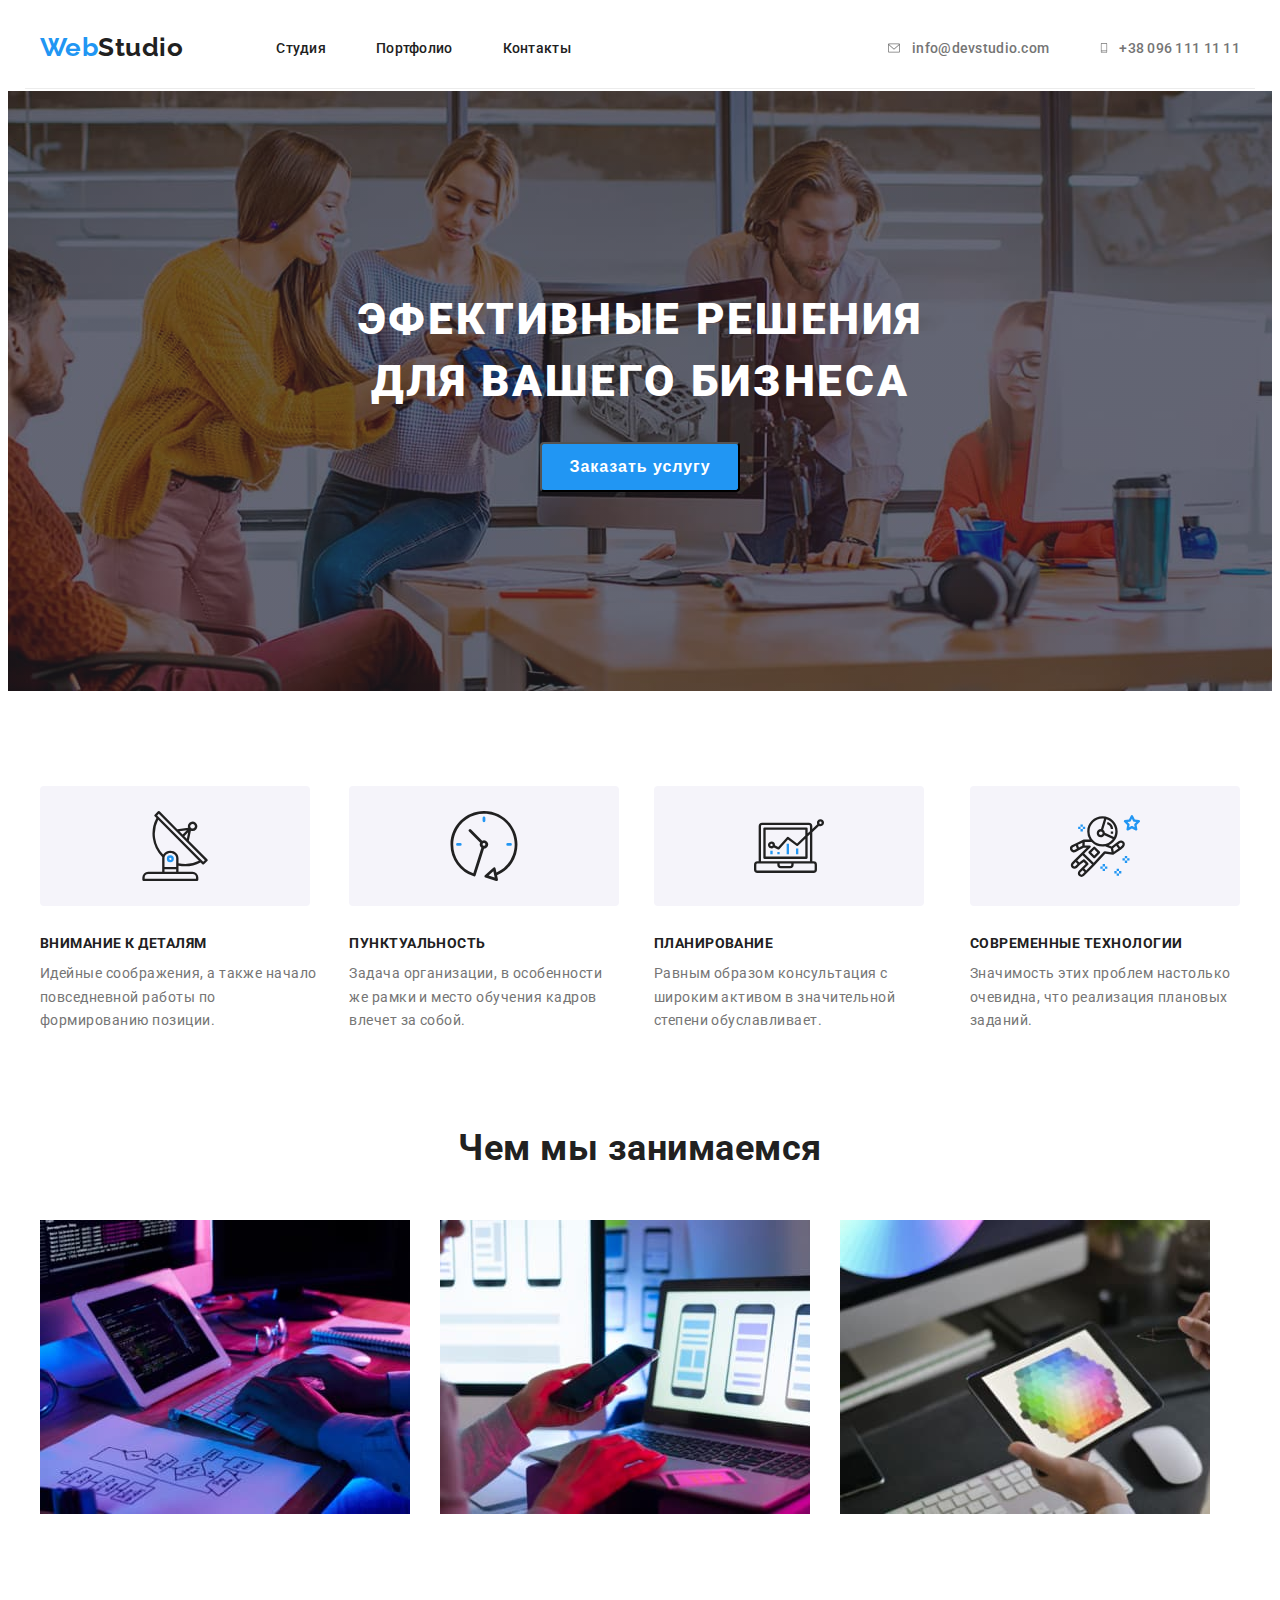
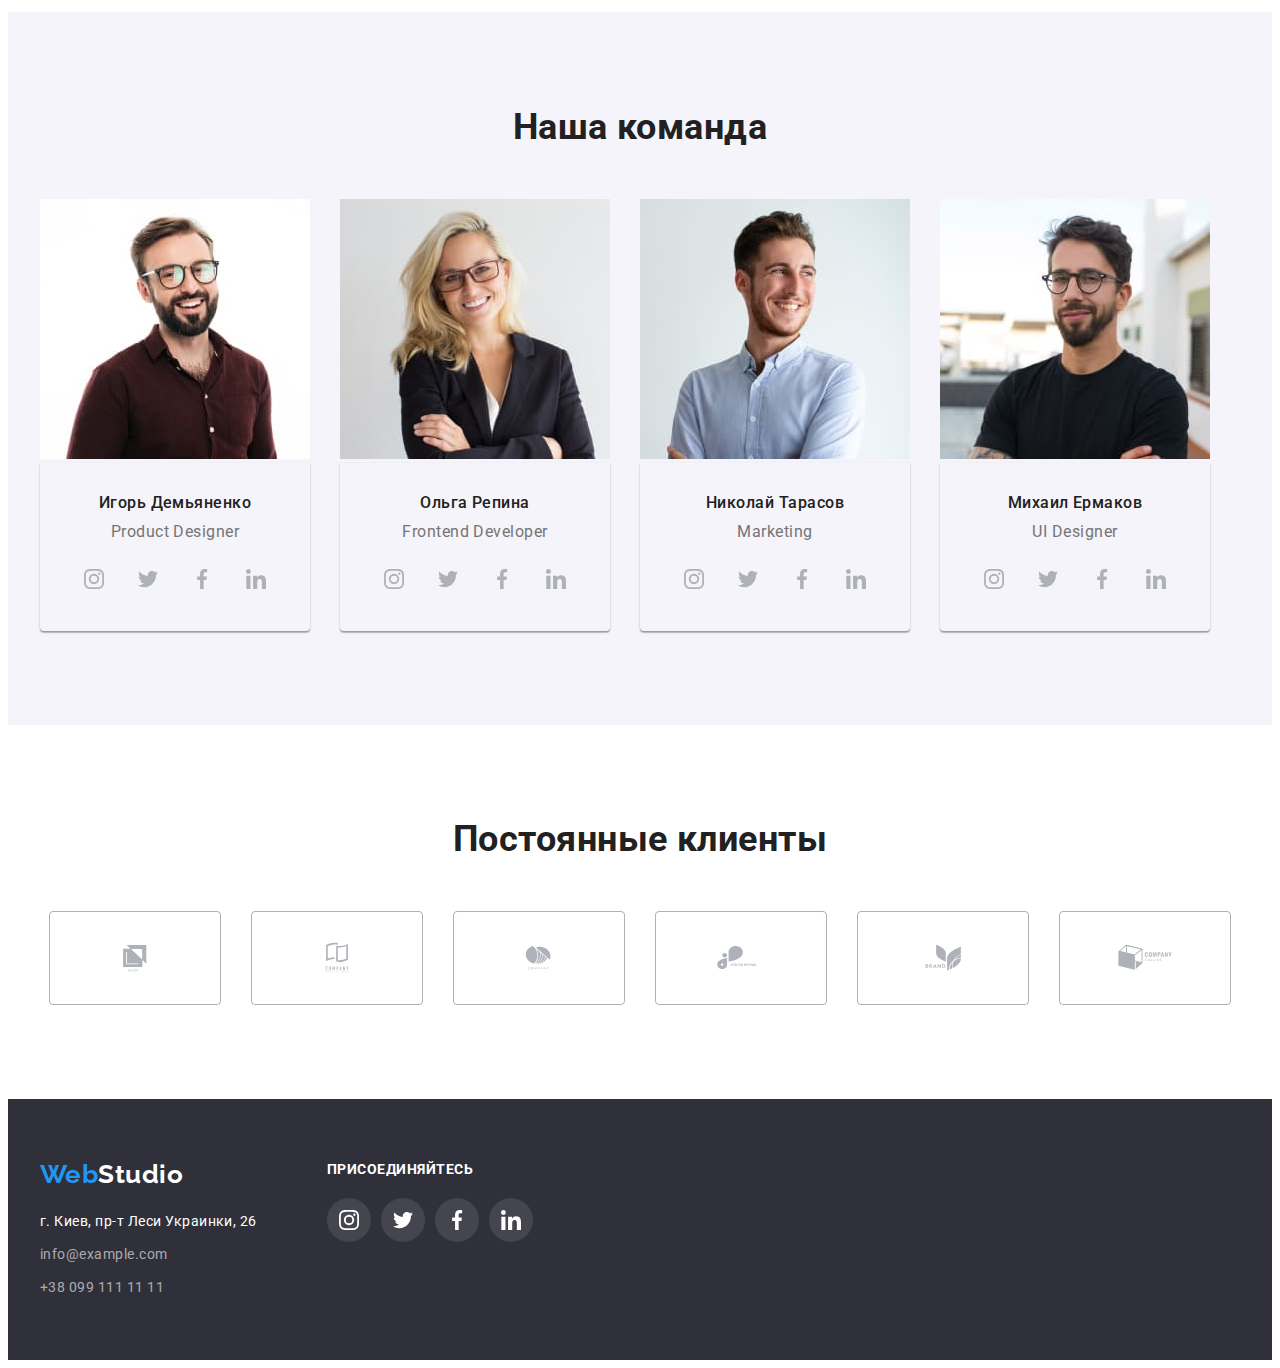
==== commit d4f3c854: "Добавляет текст" ====
--- a/index.html
+++ b/index.html
@@ -319,7 +319,7 @@
     <!-- футер -->
     <footer class="footer">
         <div class="container footer-container">
-            <div>
+            <div class="footer-nav">
                 <a href="./index.html" class="logo-footer"><span class="logo-text">
                         Web</span>Studio
                 </a>
@@ -341,27 +341,35 @@
                 </address>
             </div>
             <div class="social-footer">
-                <a href="" class="footer-social-link"><svg class="icon-footer" width="20" height="20">
+                <strong class="social-text">присоединяйтесь</strong>
+                <ul class="social-list">
+
+                <li class="social-item"><a href="" class="footer-social-link"><svg class="icon-footer" width="20" height="20">
                         <use href="./imeges/svg_sprite/symbol-defs.svg#icon-instagram">
                         </use>
                     </svg>
                 </a>
-                <a href="" class="footer-social-link"><svg class="icon-footer" width="20" height="20">
+            </li class="social-item">
+                <li class="social-item"><a href="" class="footer-social-link"><svg class="icon-footer" width="20" height="20">
                         <use href="./imeges/svg_sprite/symbol-defs.svg#icon-twitter">
                         </use>
                     </svg>
                 </a>
-
-                <a href="" class="footer-social-link"><svg class="icon-footer" width="20" height="20">
+            </li>
+
+                <li class="social-item"><a href="" class="footer-social-link"><svg class="icon-footer" width="20" height="20">
                         <use href="./imeges/svg_sprite/symbol-defs.svg#icon-facebook">
                         </use>
                     </svg>
                 </a>
-                <a href="" class="footer-social-link"><svg class="icon-footer" width="20" height="20">
+            </li>
+                <li class="social-item"><a href="" class="footer-social-link"><svg class="icon-footer" width="20" height="20">
                         <use href="./imeges/svg_sprite/symbol-defs.svg#icon-linkedin">
                         </use>
                     </svg>
                 </a>
+            </li>
+                </ul>
             </div>
         </div>
     </footer>
--- a/css/styles.css
+++ b/css/styles.css
@@ -400,7 +400,7 @@
   font-style: normal;
   font-weight: 700;
   font-size: 36px;
-  line-height: 42px;
+  line-height: 1.16;
   text-align: center;
 
   color: var(--body-text-color);
@@ -434,6 +434,8 @@
 }
 .footer-container {
   display: flex;
+  justify-content: baseline;
+  
 }
 
 .logo-footer {
@@ -490,13 +492,34 @@
 .contact-footer:focus {
   color: var(--akcent-text-color);
 }
-
-.social-footer {
-  display: flex;
-  align-items: center;
-  margin: 0;
-  padding: 0;
+.social-footer{
   margin-left: 70px;
+}
+.social-text{
+  display: inline-block;
+  margin: 0;
+  padding: 0;
+  margin-bottom: 20px;
+font-style: normal;
+font-weight: 700;
+font-size: 14px;
+line-height: 1.14;
+text-transform: uppercase;
+color: var(--main-background-color);
+
+}
+
+.social-list {
+  list-style: none;
+  display: flex;
+  align-items: center;
+  justify-content: center;
+  margin: 0;
+  padding: 0;
+
+}
+.social-item:not(:last-child){
+  margin-right: 10px;
 }
 .footer-social-link {
   display: flex;
@@ -514,10 +537,6 @@
 .footer-social-link:focus {
   background-color: var(--akcent-text-color);
 }
-.footer-social-link:not(:last-child) {
-  margin-right: 10px;
-}
-
 /* портфолио */
 .title-link {
   margin: 0;
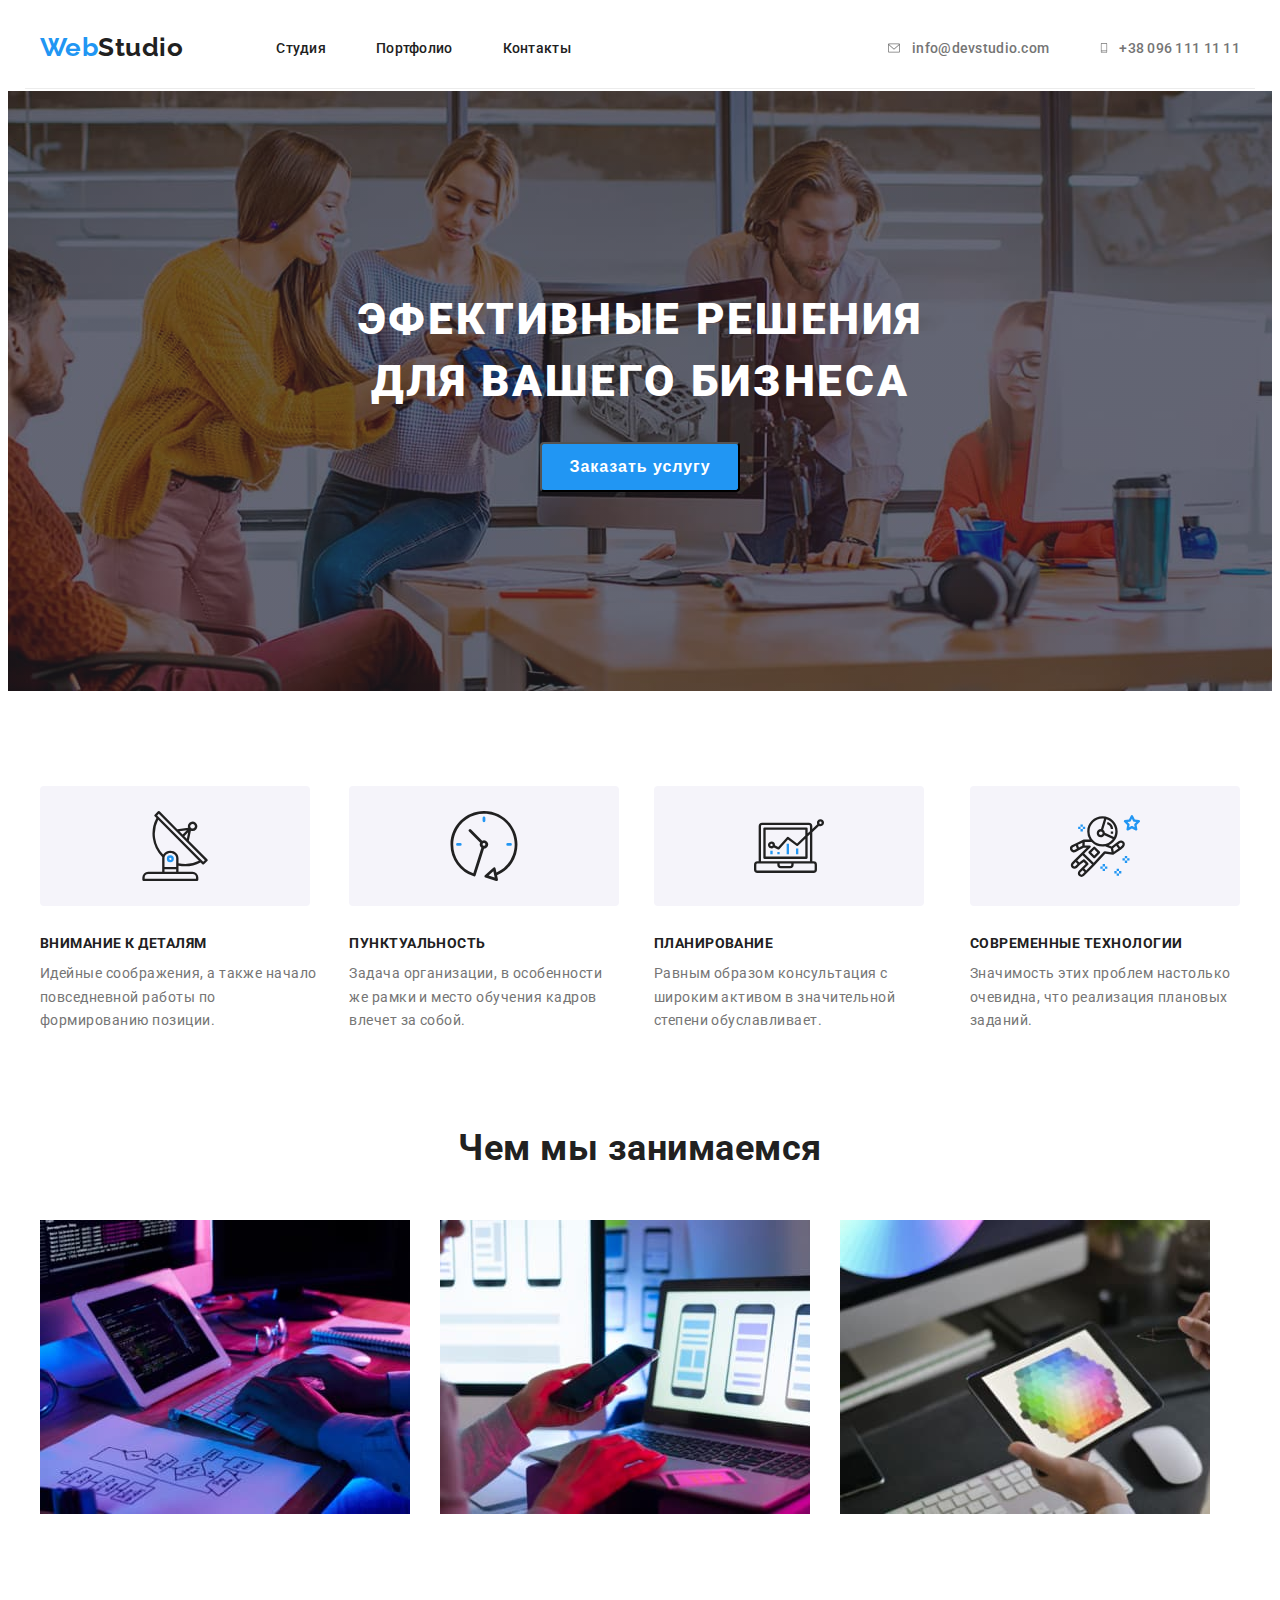
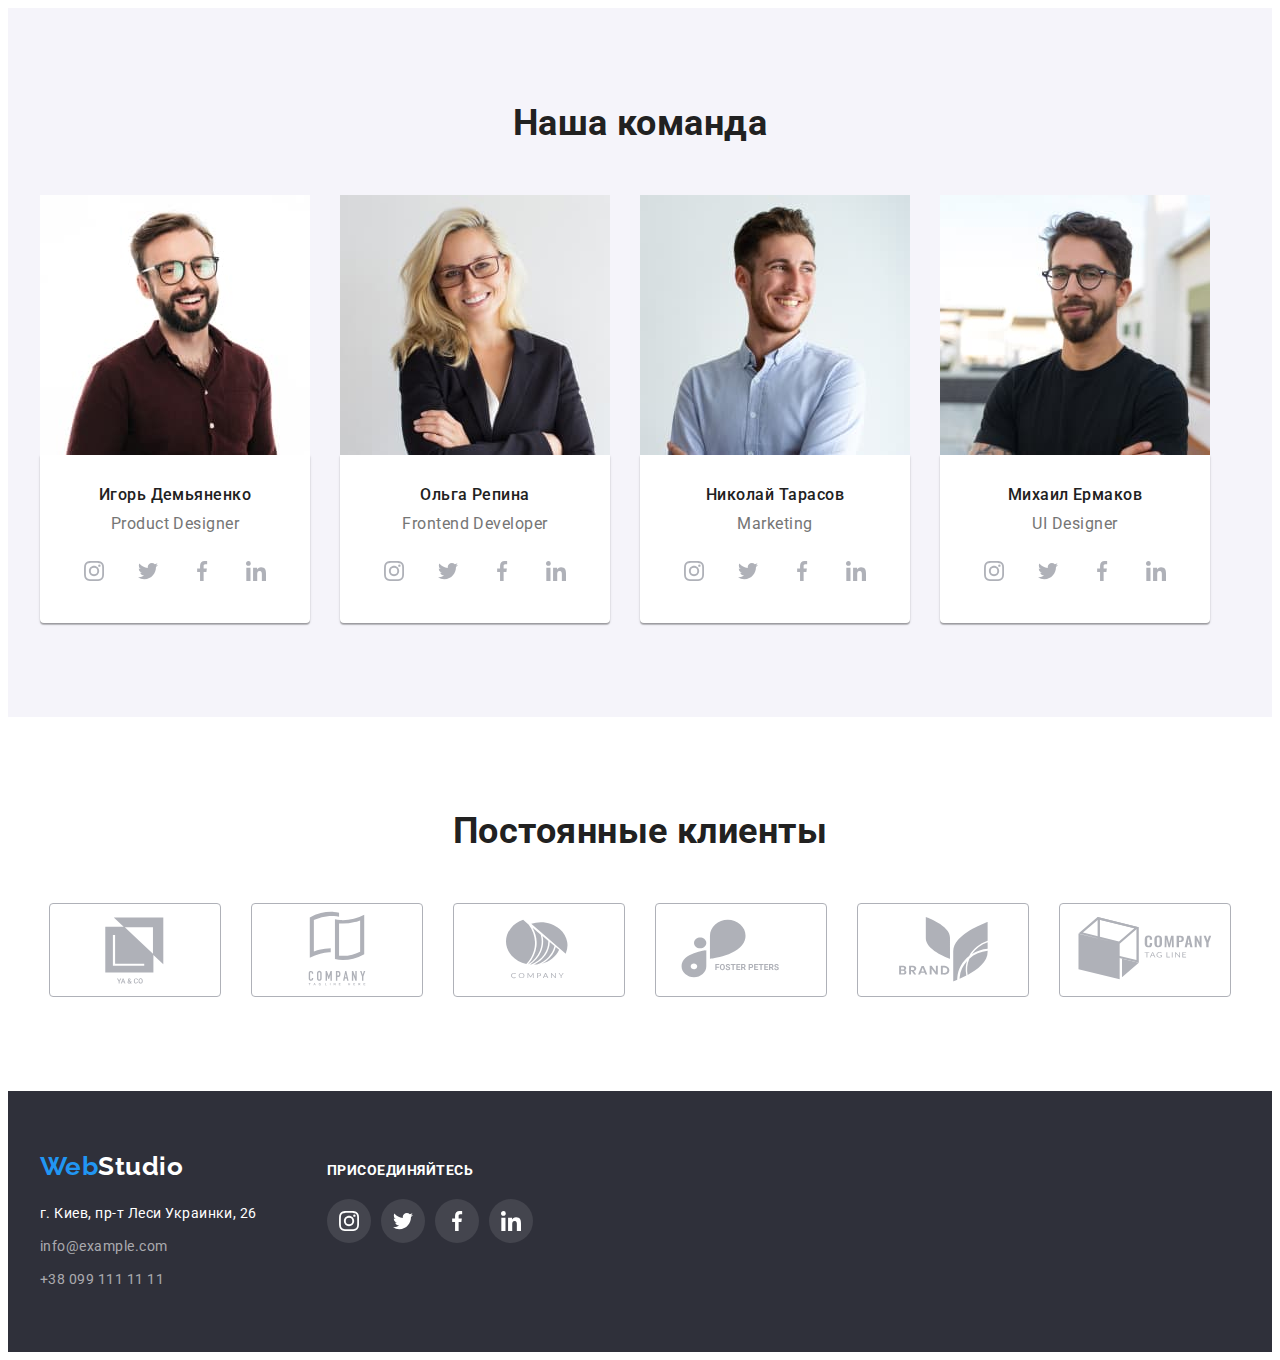
==== commit 8ee89553: "Добавляет тень в галерею" ====
--- a/index.html
+++ b/index.html
@@ -21,7 +21,7 @@
     <!--шапка-->
 
     <header>
-        <div class="container head">
+        <div class="container head-container">
             <nav class="navigation">
                 <a href="./index.html" class="logo"><span class="logo-text">
                         Web</span>Studio
@@ -283,32 +283,32 @@
         <div class="container">
             <h2 class="client-title">Постоянные клиенты</h2>
             <ul class="client-list">
-                <li class="client-item"><a href="" class="client-link"> <svg width="106" height="60" class="client-icon">
+                <li class="client-item"><a href="" class="client-link"> <svg  class="client-icon">
                             <use href="./imeges/svg_sprite/symbol-defs.svg#icon-client1">
 
                             </use>
                         </svg></a></li>
-                <li class="client-item"><a href="" class="client-link"><svg width="106" height="60" class="client-icon">
+                <li class="client-item"><a href="" class="client-link"><svg  class="client-icon">
                             <use href="./imeges/svg_sprite/symbol-defs.svg#icon-client2">
 
                             </use>
                         </svg></a></li>
-                <li class="client-item"><a href="" class="client-link"><svg width="106" height="60" class="client-icon">
-                            <use href="./imeges/svg_sprite/symbol-defs.svg#icon-client3">
-
-                            </use>
-                        </svg></a></li>
-                <li class="client-item"><a href="" class="client-link"><svg width="106" height="60" class="client-icon">
+                <li class="client-item"><a href="" class="client-link"><svg  class="client-icon">
+                            <use href="./imeges/svg_sprite/symbol-defs.svg#icon-client3" >
+
+                            </use>
+                        </svg></a></li>
+                <li class="client-item"><a href="" class="client-link"><svg class="client-icon">
                             <use href="./imeges/svg_sprite/symbol-defs.svg#icon-client4">
 
                             </use>
                         </svg></a></li>
-                <li class="client-item"><a href="" class="client-link"><svg width="106" height="60" class="client-icon">
+                <li class="client-item"><a href="" class="client-link"><svg class="client-icon">
                             <use href="./imeges/svg_sprite/symbol-defs.svg#icon-client5">
 
                             </use>
                         </svg></a></li>
-                <li class="client-item"><a href="" class="client-link"><svg width="106" height="60" class="client-icon">
+                <li class="client-item"><a href="" class="client-link"><svg  class="client-icon">
                             <use href="./imeges/svg_sprite/symbol-defs.svg#icon-client6">
                                 
                             </use>
--- a/css/styles.css
+++ b/css/styles.css
@@ -47,10 +47,10 @@
   padding-inline-start: 0;
 }
 img {
-  display: inline-block;
-}
-
-.head {
+  display:block;
+}
+
+.head-container {
   border-bottom: 1px solid var(--border-line-color);
   display: flex;
   align-items: center;
@@ -320,6 +320,8 @@
   margin: 0;
   padding-top: 30px;
   padding-bottom: 30px;
+
+  background-color: var(--main-background-color);
   box-shadow: 0px 1px 3px rgba(0, 0, 0, 0.12), 0px 1px 1px rgba(0, 0, 0, 0.14),
     0px 2px 1px rgba(0, 0, 0, 0.2);
   border-radius: 0px 0px 4px 4px;
@@ -434,8 +436,11 @@
 }
 .footer-container {
   display: flex;
-  justify-content: baseline;
-  
+  align-items: baseline;
+
+}
+.footer-nav{
+  display: inline-block;
 }
 
 .logo-footer {
@@ -639,6 +644,11 @@
   text-decoration-line: none;
   color: var(--primery-text-color);
 }
+.galery-link:hover,
+.galery-link:focus{
+  border: 1px solid #EEEEEE;
+box-shadow: 0px 1px 1px rgba(0, 0, 0, 0.12), 0px 4px 4px rgba(0, 0, 0, 0.06), 1px 4px 6px rgba(0, 0, 0, 0.16);
+}
 
 .galery-title {
   margin: 0;
